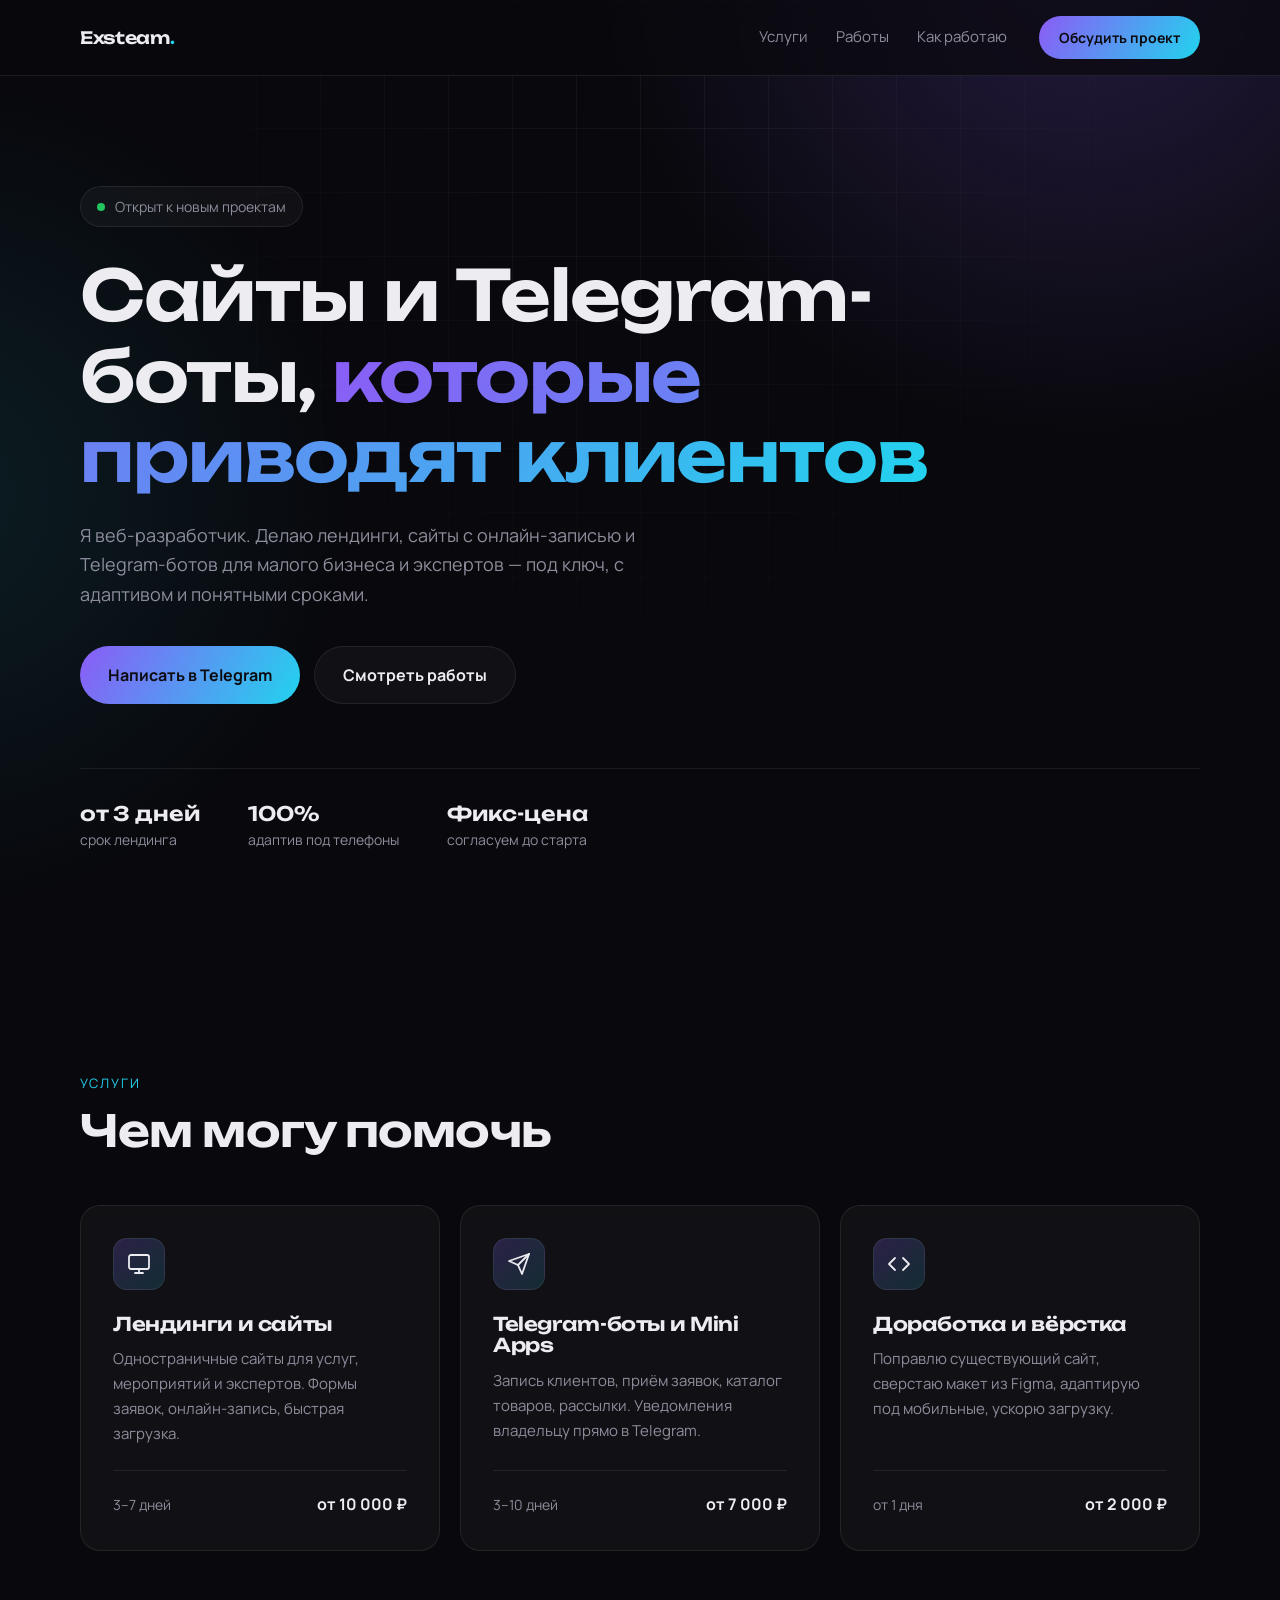
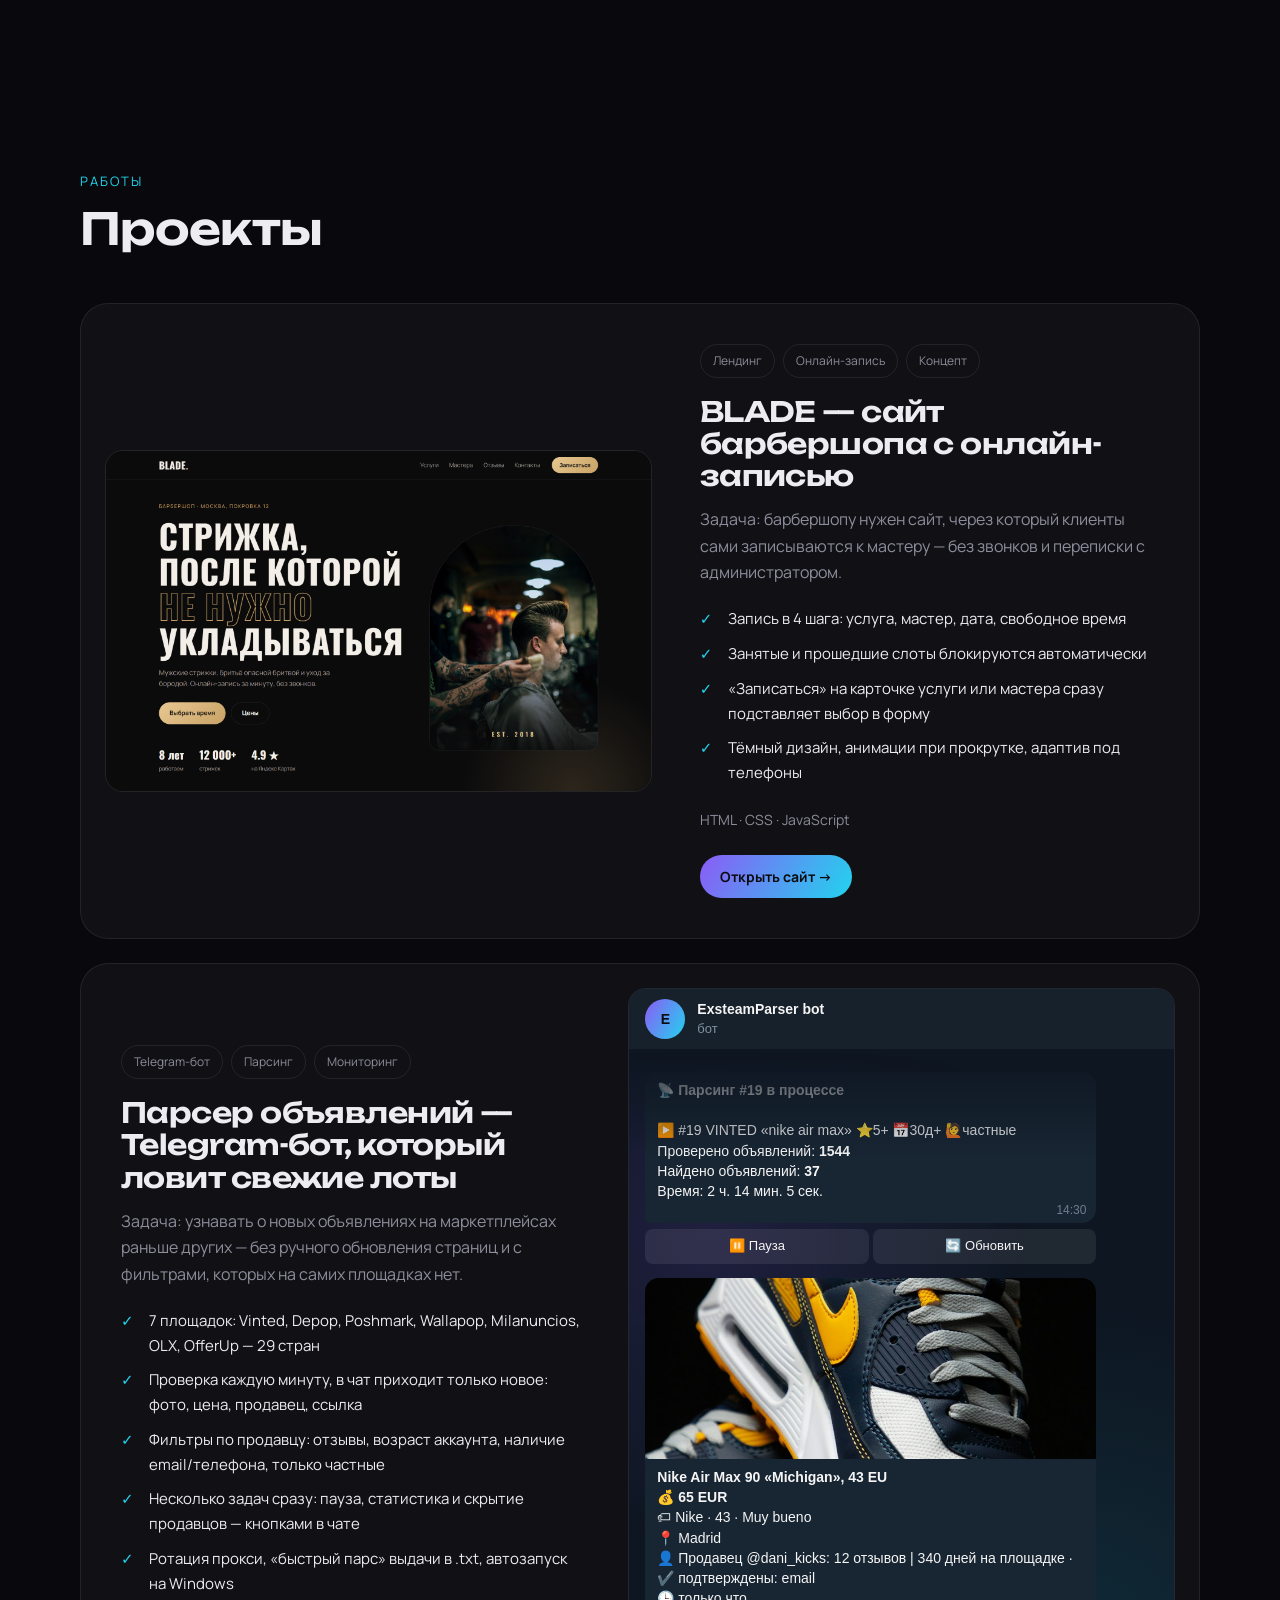
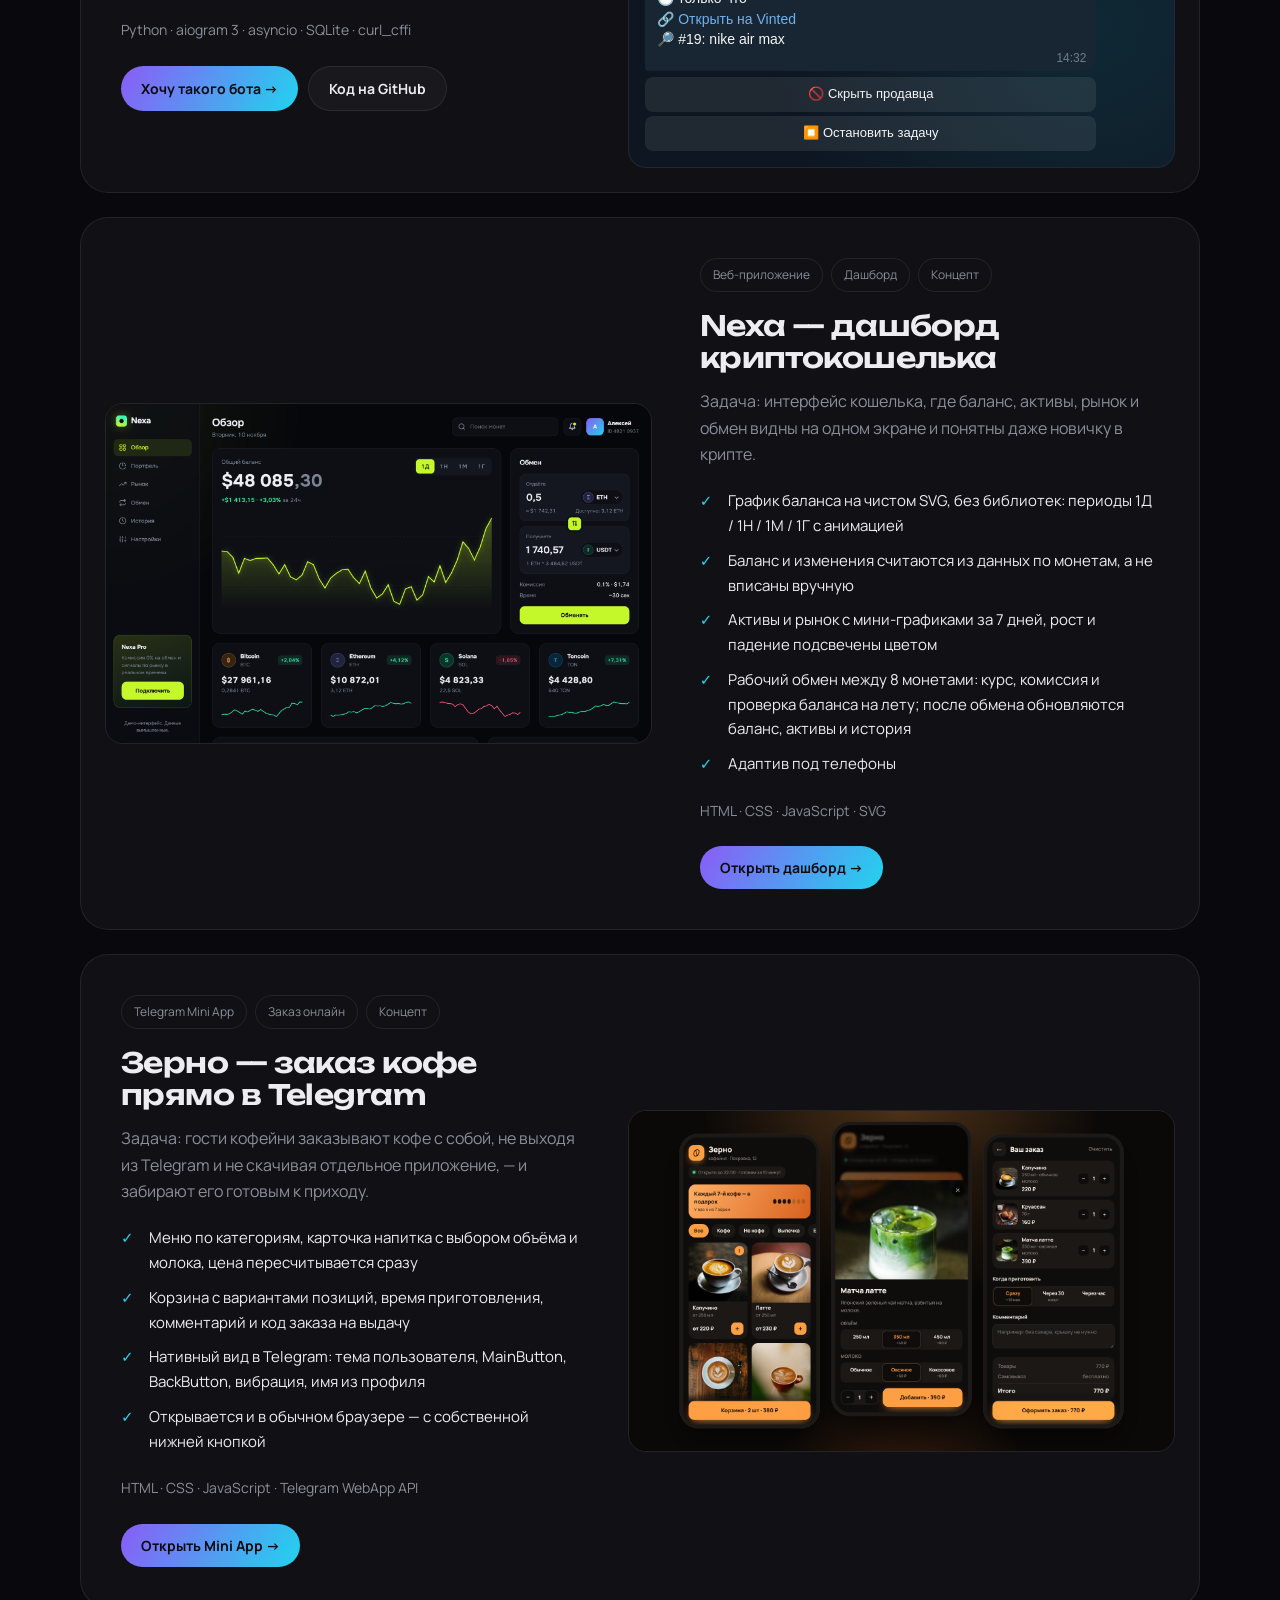
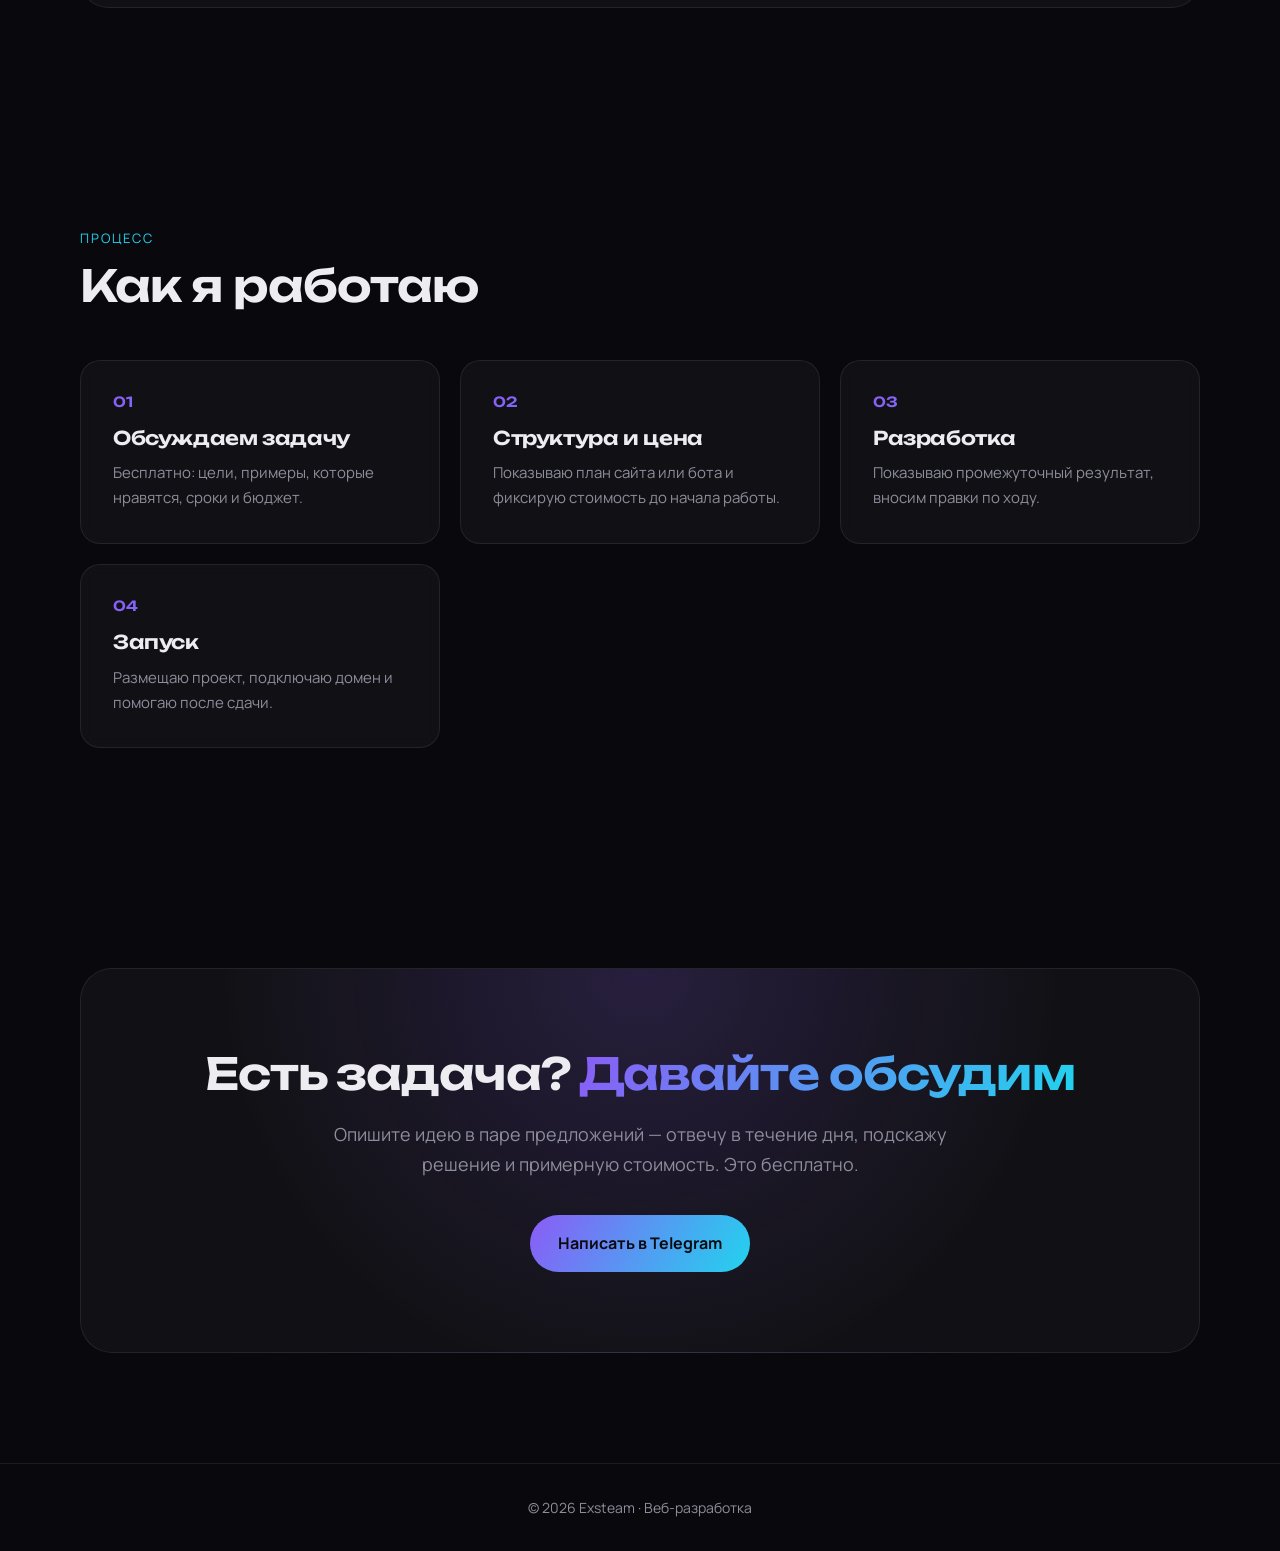
==== index.html @ 4a94b1a3 "Portfolio: BLADE, ExsteamParser bot, Nexa, Зерно Mini App" ====
<!doctype html>
<html lang="ru">
<head>
<meta charset="utf-8">
<meta name="viewport" content="width=device-width, initial-scale=1">
<title>Exsteam — сайты и Telegram-боты</title>
<meta name="description" content="Разработка лендингов, сайтов и Telegram-ботов для малого бизнеса и экспертов.">
<link rel="preconnect" href="https://fonts.googleapis.com">
<link rel="preconnect" href="https://fonts.gstatic.com" crossorigin>
<link href="https://fonts.googleapis.com/css2?family=Manrope:wght@400;500;700&family=Unbounded:wght@500;600&display=swap" rel="stylesheet">
<link rel="stylesheet" href="style.css">
<script>document.documentElement.classList.add('js')</script>
</head>
<body>
<div class="bg" aria-hidden="true"></div>

<header class="nav">
  <a class="logo" href="#top">Exsteam<span>.</span></a>
  <nav>
    <a href="#services">Услуги</a>
    <a href="#work">Работы</a>
    <a href="#process">Как работаю</a>
  </nav>
  <a class="btn btn-sm" href="#contact">Обсудить проект</a>
</header>

<main>

<section class="hero" id="top">
  <span class="badge"><i></i>Открыт к новым проектам</span>
  <h1>Сайты и Telegram-боты, <span class="grad">которые приводят клиентов</span></h1>
  <p class="lead">Я веб-разработчик. Делаю лендинги, сайты с онлайн-записью и Telegram-ботов для малого бизнеса и экспертов — под ключ, с адаптивом и понятными сроками.</p>
  <div class="actions">
    <a class="btn" href="https://t.me/Exsteam" target="_blank" rel="noopener">Написать в Telegram</a>
    <a class="btn btn-ghost" href="#work">Смотреть работы</a>
  </div>
  <ul class="facts">
    <li><b>от 3 дней</b><span>срок лендинга</span></li>
    <li><b>100%</b><span>адаптив под телефоны</span></li>
    <li><b>Фикс-цена</b><span>согласуем до старта</span></li>
  </ul>
</section>

<section id="services">
  <div class="head reveal"><span class="kicker">Услуги</span><h2>Чем могу помочь</h2></div>
  <div class="grid">
    <article class="card reveal">
      <div class="icon"><svg viewBox="0 0 24 24"><rect x="2" y="3" width="20" height="14" rx="2"/><path d="M8 21h8M12 17v4"/></svg></div>
      <h3>Лендинги и сайты</h3>
      <p>Одностраничные сайты для услуг, мероприятий и экспертов. Формы заявок, онлайн-запись, быстрая загрузка.</p>
      <div class="price"><span>3–7 дней</span><b>от 10 000 ₽</b></div>
    </article>
    <article class="card reveal">
      <div class="icon"><svg viewBox="0 0 24 24"><path d="M22 2 11 13"/><path d="M22 2 15 22l-4-9-9-4 20-7z"/></svg></div>
      <h3>Telegram-боты и Mini Apps</h3>
      <p>Запись клиентов, приём заявок, каталог товаров, рассылки. Уведомления владельцу прямо в Telegram.</p>
      <div class="price"><span>3–10 дней</span><b>от 7 000 ₽</b></div>
    </article>
    <article class="card reveal">
      <div class="icon"><svg viewBox="0 0 24 24"><path d="m16 18 6-6-6-6M8 6l-6 6 6 6"/></svg></div>
      <h3>Доработка и вёрстка</h3>
      <p>Поправлю существующий сайт, сверстаю макет из Figma, адаптирую под мобильные, ускорю загрузку.</p>
      <div class="price"><span>от 1 дня</span><b>от 2 000 ₽</b></div>
    </article>
  </div>
</section>

<section id="work">
  <div class="head reveal"><span class="kicker">Работы</span><h2>Проекты</h2></div>

  <article class="project reveal">
    <a class="shot" href="barbershop/index.html" target="_blank"><img src="img/blade.png" alt="Главный экран сайта барбершопа BLADE" loading="lazy"></a>
    <div class="project-body">
      <div class="tags"><span>Лендинг</span><span>Онлайн-запись</span><span>Концепт</span></div>
      <h3>BLADE — сайт барбершопа с онлайн-записью</h3>
      <p class="muted">Задача: барбершопу нужен сайт, через который клиенты сами записываются к мастеру — без звонков и переписки с администратором.</p>
      <ul class="checks">
        <li>Запись в 4 шага: услуга, мастер, дата, свободное время</li>
        <li>Занятые и прошедшие слоты блокируются автоматически</li>
        <li>«Записаться» на карточке услуги или мастера сразу подставляет выбор в форму</li>
        <li>Тёмный дизайн, анимации при прокрутке, адаптив под телефоны</li>
      </ul>
      <p class="stack">HTML · CSS · JavaScript</p>
      <a class="btn btn-sm" href="barbershop/index.html" target="_blank">Открыть сайт →</a>
    </div>
  </article>

  <article class="project flip reveal">
    <div class="tg" role="img" aria-label="Пример: бот присылает в Telegram новое объявление с фото, ценой и данными продавца">
      <div class="tg-head">
        <span class="tg-ava">E</span>
        <div><b>ExsteamParser bot</b><small>бот</small></div>
      </div>
      <div class="tg-chat">
        <div class="tg-msg">
          <b>📡 Парсинг #19 в процессе</b><br><br>
          ▶️ #19 VINTED «nike air max» ⭐️5+ 📅30д+ 🙋частные<br>
          Проверено объявлений: <b>1544</b><br>
          Найдено объявлений: <b>37</b><br>
          Время: 2 ч. 14 мин. 5 сек.
          <span class="tg-time">14:30</span>
        </div>
        <div class="tg-kb"><span>⏸️ Пауза</span><span>🔄 Обновить</span></div>

        <div class="tg-msg tg-photo">
          <img src="img/parser-item.jpg" alt="">
          <div class="tg-cap">
            <b>Nike Air Max 90 «Michigan», 43 EU</b><br>
            💰 <b>65 EUR</b><br>
            🏷 Nike · 43 · Muy bueno<br>
            📍 Madrid<br>
            👤 Продавец @dani_kicks: 12 отзывов | 340 дней на площадке · ✔️ подтверждены: email<br>
            🕒 только что<br>
            🔗 <span class="tg-link">Открыть на Vinted</span><br>
            🔎 #19: nike air max
            <span class="tg-time">14:32</span>
          </div>
        </div>
        <div class="tg-kb col"><span>🚫 Скрыть продавца</span><span>⏹️ Остановить задачу</span></div>
      </div>
    </div>
    <div class="project-body">
      <div class="tags"><span>Telegram-бот</span><span>Парсинг</span><span>Мониторинг</span></div>
      <h3>Парсер объявлений — Telegram-бот, который ловит свежие лоты</h3>
      <p class="muted">Задача: узнавать о новых объявлениях на маркетплейсах раньше других — без ручного обновления страниц и с фильтрами, которых на самих площадках нет.</p>
      <ul class="checks">
        <li>7 площадок: Vinted, Depop, Poshmark, Wallapop, Milanuncios, OLX, OfferUp — 29 стран</li>
        <li>Проверка каждую минуту, в чат приходит только новое: фото, цена, продавец, ссылка</li>
        <li>Фильтры по продавцу: отзывы, возраст аккаунта, наличие email/телефона, только частные</li>
        <li>Несколько задач сразу: пауза, статистика и скрытие продавцов — кнопками в чате</li>
        <li>Ротация прокси, «быстрый парс» выдачи в .txt, автозапуск на Windows</li>
      </ul>
      <p class="stack">Python · aiogram 3 · asyncio · SQLite · curl_cffi</p>
      <div class="project-links">
        <a class="btn btn-sm" href="#contact">Хочу такого бота →</a>
        <a class="btn btn-ghost btn-sm" href="https://github.com/BomjikNoob/Parser" target="_blank" rel="noopener">Код на GitHub</a>
      </div>
    </div>
  </article>

  <article class="project reveal">
    <a class="shot" href="crypto/index.html" target="_blank"><img src="img/nexa.png" alt="Дашборд криптокошелька Nexa: баланс, график, активы" loading="lazy"></a>
    <div class="project-body">
      <div class="tags"><span>Веб-приложение</span><span>Дашборд</span><span>Концепт</span></div>
      <h3>Nexa — дашборд криптокошелька</h3>
      <p class="muted">Задача: интерфейс кошелька, где баланс, активы, рынок и обмен видны на одном экране и понятны даже новичку в крипте.</p>
      <ul class="checks">
        <li>График баланса на чистом SVG, без библиотек: периоды 1Д / 1Н / 1М / 1Г с анимацией</li>
        <li>Баланс и изменения считаются из данных по монетам, а не вписаны вручную</li>
        <li>Активы и рынок с мини-графиками за 7 дней, рост и падение подсвечены цветом</li>
        <li>Рабочий обмен между 8 монетами: курс, комиссия и проверка баланса на лету; после обмена обновляются баланс, активы и история</li>
        <li>Адаптив под телефоны</li>
      </ul>
      <p class="stack">HTML · CSS · JavaScript · SVG</p>
      <a class="btn btn-sm" href="crypto/index.html" target="_blank">Открыть дашборд →</a>
    </div>
  </article>

  <article class="project flip reveal">
    <a class="shot" href="miniapp/index.html" target="_blank"><img src="img/zerno.png" alt="Три экрана Mini App кофейни «Зерно»: меню, карточка напитка, корзина" loading="lazy"></a>
    <div class="project-body">
      <div class="tags"><span>Telegram Mini App</span><span>Заказ онлайн</span><span>Концепт</span></div>
      <h3>Зерно — заказ кофе прямо в Telegram</h3>
      <p class="muted">Задача: гости кофейни заказывают кофе с собой, не выходя из Telegram и не скачивая отдельное приложение, — и забирают его готовым к приходу.</p>
      <ul class="checks">
        <li>Меню по категориям, карточка напитка с выбором объёма и молока, цена пересчитывается сразу</li>
        <li>Корзина с вариантами позиций, время приготовления, комментарий и код заказа на выдачу</li>
        <li>Нативный вид в Telegram: тема пользователя, MainButton, BackButton, вибрация, имя из профиля</li>
        <li>Открывается и в обычном браузере — с собственной нижней кнопкой</li>
      </ul>
      <p class="stack">HTML · CSS · JavaScript · Telegram WebApp API</p>
      <a class="btn btn-sm" href="miniapp/index.html" target="_blank">Открыть Mini App →</a>
    </div>
  </article>
</section>

<section id="process">
  <div class="head reveal"><span class="kicker">Процесс</span><h2>Как я работаю</h2></div>
  <div class="grid steps">
    <div class="card reveal"><span class="num">01</span><h3>Обсуждаем задачу</h3><p>Бесплатно: цели, примеры, которые нравятся, сроки и бюджет.</p></div>
    <div class="card reveal"><span class="num">02</span><h3>Структура и цена</h3><p>Показываю план сайта или бота и фиксирую стоимость до начала работы.</p></div>
    <div class="card reveal"><span class="num">03</span><h3>Разработка</h3><p>Показываю промежуточный результат, вносим правки по ходу.</p></div>
    <div class="card reveal"><span class="num">04</span><h3>Запуск</h3><p>Размещаю проект, подключаю домен и помогаю после сдачи.</p></div>
  </div>
</section>

<section id="contact">
  <div class="cta reveal">
    <h2>Есть задача? <span class="grad">Давайте обсудим</span></h2>
    <p class="lead">Опишите идею в паре предложений — отвечу в течение дня, подскажу решение и примерную стоимость. Это бесплатно.</p>
    <a class="btn" href="https://t.me/Exsteam" target="_blank" rel="noopener">Написать в Telegram</a>
  </div>
</section>

</main>

<footer class="footer">© 2026 Exsteam · Веб-разработка</footer>

<script>
  const io = new IntersectionObserver(entries => {
    for (const en of entries) if (en.isIntersecting) { en.target.classList.add('in'); io.unobserve(en.target); }
  }, { threshold: 0.15 });
  document.querySelectorAll('.reveal').forEach(el => io.observe(el));
</script>
</body>
</html>
---- style.css ----
:root {
  --bg: #09090d;
  --surface: rgba(255, 255, 255, .035);
  --border: rgba(255, 255, 255, .08);
  --text: #ececf1;
  --muted: #8d8d9c;
  --a1: #8b5cf6;
  --a2: #22d3ee;
  --grad: linear-gradient(120deg, var(--a1), var(--a2));
  --wrap: max(24px, calc((100% - 1120px) / 2));
}

* { box-sizing: border-box; margin: 0; }
html { scroll-behavior: smooth; scroll-padding-top: 80px; }
body { background: var(--bg); color: var(--text); font: 16px/1.65 Manrope, system-ui, sans-serif; -webkit-font-smoothing: antialiased; }
a { color: inherit; text-decoration: none; }
h1, h2, h3, .logo { font-family: Unbounded, sans-serif; font-weight: 600; line-height: 1.15; letter-spacing: -.02em; }
section { padding: 110px var(--wrap); }
.muted { color: var(--muted); }
.grad { background: var(--grad); -webkit-background-clip: text; background-clip: text; color: transparent; }

/* Фон: свечение + сетка */
.bg { position: fixed; inset: 0; z-index: -1; pointer-events: none;
  background: radial-gradient(700px circle at 85% -5%, rgba(139, 92, 246, .22), transparent 70%),
              radial-gradient(600px circle at -5% 55%, rgba(34, 211, 238, .1), transparent 70%); }
.bg::after { content: ""; position: absolute; inset: 0; opacity: .6;
  background-image: linear-gradient(var(--border) 1px, transparent 1px), linear-gradient(90deg, var(--border) 1px, transparent 1px);
  background-size: 64px 64px;
  mask-image: radial-gradient(ellipse at 50% 0%, #000 10%, transparent 60%); }

/* Навигация */
.nav { position: sticky; top: 0; z-index: 10; display: flex; align-items: center; gap: 32px; padding: 16px var(--wrap); background: rgba(9, 9, 13, .7); backdrop-filter: blur(14px); border-bottom: 1px solid var(--border); }
.logo { font-size: 17px; }
.logo span { color: var(--a2); }
.nav nav { display: flex; gap: 28px; margin-left: auto; color: var(--muted); font-size: 15px; }
.nav nav a:hover { color: var(--text); }

/* Кнопки */
.btn { display: inline-flex; align-items: center; justify-content: center; padding: 15px 28px; border-radius: 999px; background: var(--grad); color: #0b0b10; font-weight: 700; transition: transform .2s, box-shadow .2s, border-color .2s; }
.btn:hover { transform: translateY(-2px); box-shadow: 0 12px 32px -12px var(--a1); }
.btn-sm { padding: 10px 20px; font-size: 14px; }
.btn-ghost { background: var(--surface); color: var(--text); border: 1px solid var(--border); }
.btn-ghost:hover { border-color: rgba(139, 92, 246, .6); box-shadow: none; }

/* Первый экран */
.hero { min-height: calc(100vh - 70px); display: flex; flex-direction: column; justify-content: center; }
.badge { width: fit-content; display: inline-flex; align-items: center; gap: 10px; padding: 8px 16px; border: 1px solid var(--border); border-radius: 999px; background: var(--surface); color: var(--muted); font-size: 14px; }
.badge i { width: 8px; height: 8px; border-radius: 50%; background: #22c55e; animation: pulse 2s infinite; }
@keyframes pulse { 0% { box-shadow: 0 0 0 0 rgba(34, 197, 94, .6); } 70%, 100% { box-shadow: 0 0 0 10px rgba(34, 197, 94, 0); } }
h1 { font-size: clamp(34px, 6vw, 70px); max-width: 920px; margin: 28px 0 24px; }
.lead { color: var(--muted); font-size: 18px; max-width: 620px; }
.actions { display: flex; gap: 14px; flex-wrap: wrap; margin-top: 36px; }
.facts { display: flex; gap: 48px; flex-wrap: wrap; list-style: none; padding: 32px 0 0; margin-top: 64px; border-top: 1px solid var(--border); }
.facts b { display: block; font: 600 20px Unbounded, sans-serif; }
.facts span { color: var(--muted); font-size: 14px; }

/* Секции */
.head { margin-bottom: 48px; }
.kicker { display: block; margin-bottom: 12px; font-size: 13px; letter-spacing: .16em; text-transform: uppercase; color: var(--a2); }
h2 { font-size: clamp(28px, 4vw, 44px); }
.grid { display: grid; grid-template-columns: repeat(auto-fit, minmax(min(100%, 300px), 1fr)); gap: 20px; }
.card { display: flex; flex-direction: column; padding: 32px; border: 1px solid var(--border); border-radius: 20px; background: var(--surface); backdrop-filter: blur(6px); transition: border-color .25s, translate .25s; }
.card:hover { border-color: rgba(139, 92, 246, .45); translate: 0 -4px; }
.card h3 { font-size: 19px; margin-bottom: 12px; }
.card p { color: var(--muted); font-size: 15px; flex: 1; }
.icon { width: 52px; height: 52px; display: grid; place-items: center; margin-bottom: 24px; border: 1px solid var(--border); border-radius: 14px; background: linear-gradient(135deg, rgba(139, 92, 246, .22), rgba(34, 211, 238, .14)); }
.icon svg { width: 24px; height: 24px; fill: none; stroke: var(--text); stroke-width: 1.8; stroke-linecap: round; stroke-linejoin: round; }
.price { display: flex; justify-content: space-between; align-items: center; margin-top: 24px; padding-top: 20px; border-top: 1px solid var(--border); color: var(--muted); font-size: 14px; }
.price b { color: var(--text); font-size: 16px; }

/* Проект */
.project { display: grid; grid-template-columns: 1.15fr 1fr; gap: 48px; align-items: center; padding: 24px; border: 1px solid var(--border); border-radius: 28px; background: var(--surface); }
.shot { display: block; aspect-ratio: 16 / 10; overflow: hidden; border: 1px solid var(--border); border-radius: 18px; }
.shot img { display: block; width: 100%; height: 100%; object-fit: cover; object-position: top; transition: transform .6s; }
.shot:hover img { transform: scale(1.03); }
.project-body { padding: 16px 16px 16px 0; }
.tags { display: flex; gap: 8px; flex-wrap: wrap; margin-bottom: 18px; }
.tags span { padding: 6px 12px; border: 1px solid var(--border); border-radius: 999px; color: var(--muted); font-size: 12px; }
.project h3 { font-size: clamp(22px, 2.6vw, 28px); margin-bottom: 14px; }
.checks { display: grid; gap: 10px; list-style: none; padding: 0; margin: 22px 0; font-size: 15px; }
.checks li { position: relative; padding-left: 28px; }
.checks li::before { content: "✓"; position: absolute; left: 0; color: var(--a2); font-weight: 700; }
.stack { margin-bottom: 24px; color: var(--muted); font-size: 14px; }
.project-links { display: flex; gap: 10px; flex-wrap: wrap; }
.project + .project { margin-top: 24px; }
.project.flip { grid-template-columns: 1fr 1.15fr; }
.flip .tg, .flip .shot { order: 2; }
.flip .project-body { padding: 16px 0 16px 16px; }

/* Макет чата Telegram (тёмная тема) */
.tg { display: flex; flex-direction: column; height: 780px; overflow: hidden; border: 1px solid var(--border); border-radius: 18px; background: #0e1621; color: #f5f5f5; font: 14px/1.45 -apple-system, "Segoe UI", Roboto, sans-serif; }
.tg-head { display: flex; align-items: center; gap: 12px; padding: 10px 16px; background: #17212b; }
.tg-head b { font-weight: 600; }
.tg-head small { display: block; color: #7f91a4; font-size: 13px; }
.tg-ava { width: 40px; height: 40px; display: grid; place-items: center; border-radius: 50%; background: var(--grad); color: #0b0b10; font-weight: 700; }
.tg-chat { flex: 1; display: flex; flex-direction: column; justify-content: flex-end; gap: 6px; padding: 16px; overflow: hidden;
  background: radial-gradient(circle at 15% 25%, rgba(139, 92, 246, .14), transparent 45%), radial-gradient(circle at 85% 80%, rgba(34, 211, 238, .1), transparent 45%);
  mask-image: linear-gradient(transparent, #000 15%); }
.tg-msg, .tg-kb { width: 88%; flex-shrink: 0; }
.tg-msg { position: relative; padding: 8px 12px 22px; border-radius: 14px 14px 14px 4px; background: #182533; }
.tg-photo { padding: 0; overflow: hidden; }
.tg-photo img { display: block; width: 100%; aspect-ratio: 5 / 2; object-fit: cover; }
.tg-cap { padding: 8px 12px 22px; }
.tg-time { position: absolute; right: 10px; bottom: 4px; color: #6d7f8f; font-size: 12px; }
.tg-link { color: #6ab3f3; }
.tg-kb { display: grid; grid-template-columns: 1fr 1fr; gap: 4px; margin-bottom: 8px; }
.tg-kb.col { grid-template-columns: 1fr; margin-bottom: 0; }
.tg-kb span { padding: 8px; border-radius: 8px; background: rgba(255, 255, 255, .08); font-size: 13px; font-weight: 500; text-align: center; }

/* Процесс */
.num { display: block; margin-bottom: 18px; font: 600 14px Unbounded, sans-serif; background: var(--grad); -webkit-background-clip: text; background-clip: text; color: transparent; }

/* Контакт */
.cta { padding: 80px 32px; text-align: center; border: 1px solid var(--border); border-radius: 32px;
  background: radial-gradient(600px circle at 50% 0%, rgba(139, 92, 246, .18), transparent 70%), var(--surface); }
.cta .lead { margin: 20px auto 36px; }

.footer { padding: 32px var(--wrap); border-top: 1px solid var(--border); color: var(--muted); font-size: 14px; text-align: center; }

/* Появление при прокрутке (только если включён JS) */
.js .reveal { opacity: 0; transform: translateY(24px); transition: opacity .7s, transform .7s, border-color .25s, translate .25s; }
.js .reveal.in { opacity: 1; transform: none; }

@media (max-width: 860px) {
  .project, .project.flip { grid-template-columns: 1fr; gap: 24px; padding: 16px; }
  .project-body, .flip .project-body { padding: 8px; }
  .flip .tg, .flip .shot { order: 0; }
  .flip .tg { height: auto; }
  .tg-chat { mask-image: none; }
  .tg-msg, .tg-kb { width: 100%; }
}
@media (max-width: 700px) {
  .nav nav { display: none; }
  .nav .btn-sm { margin-left: auto; }
  section { padding-top: 80px; padding-bottom: 80px; }
  .hero { min-height: auto; }
  .facts { gap: 28px; }
  .cta { padding: 56px 20px; }
}
@media (prefers-reduced-motion: reduce) {
  html { scroll-behavior: auto; }
  *, *::before, *::after { animation: none !important; transition: none !important; }
  .js .reveal { opacity: 1; transform: none; }
}
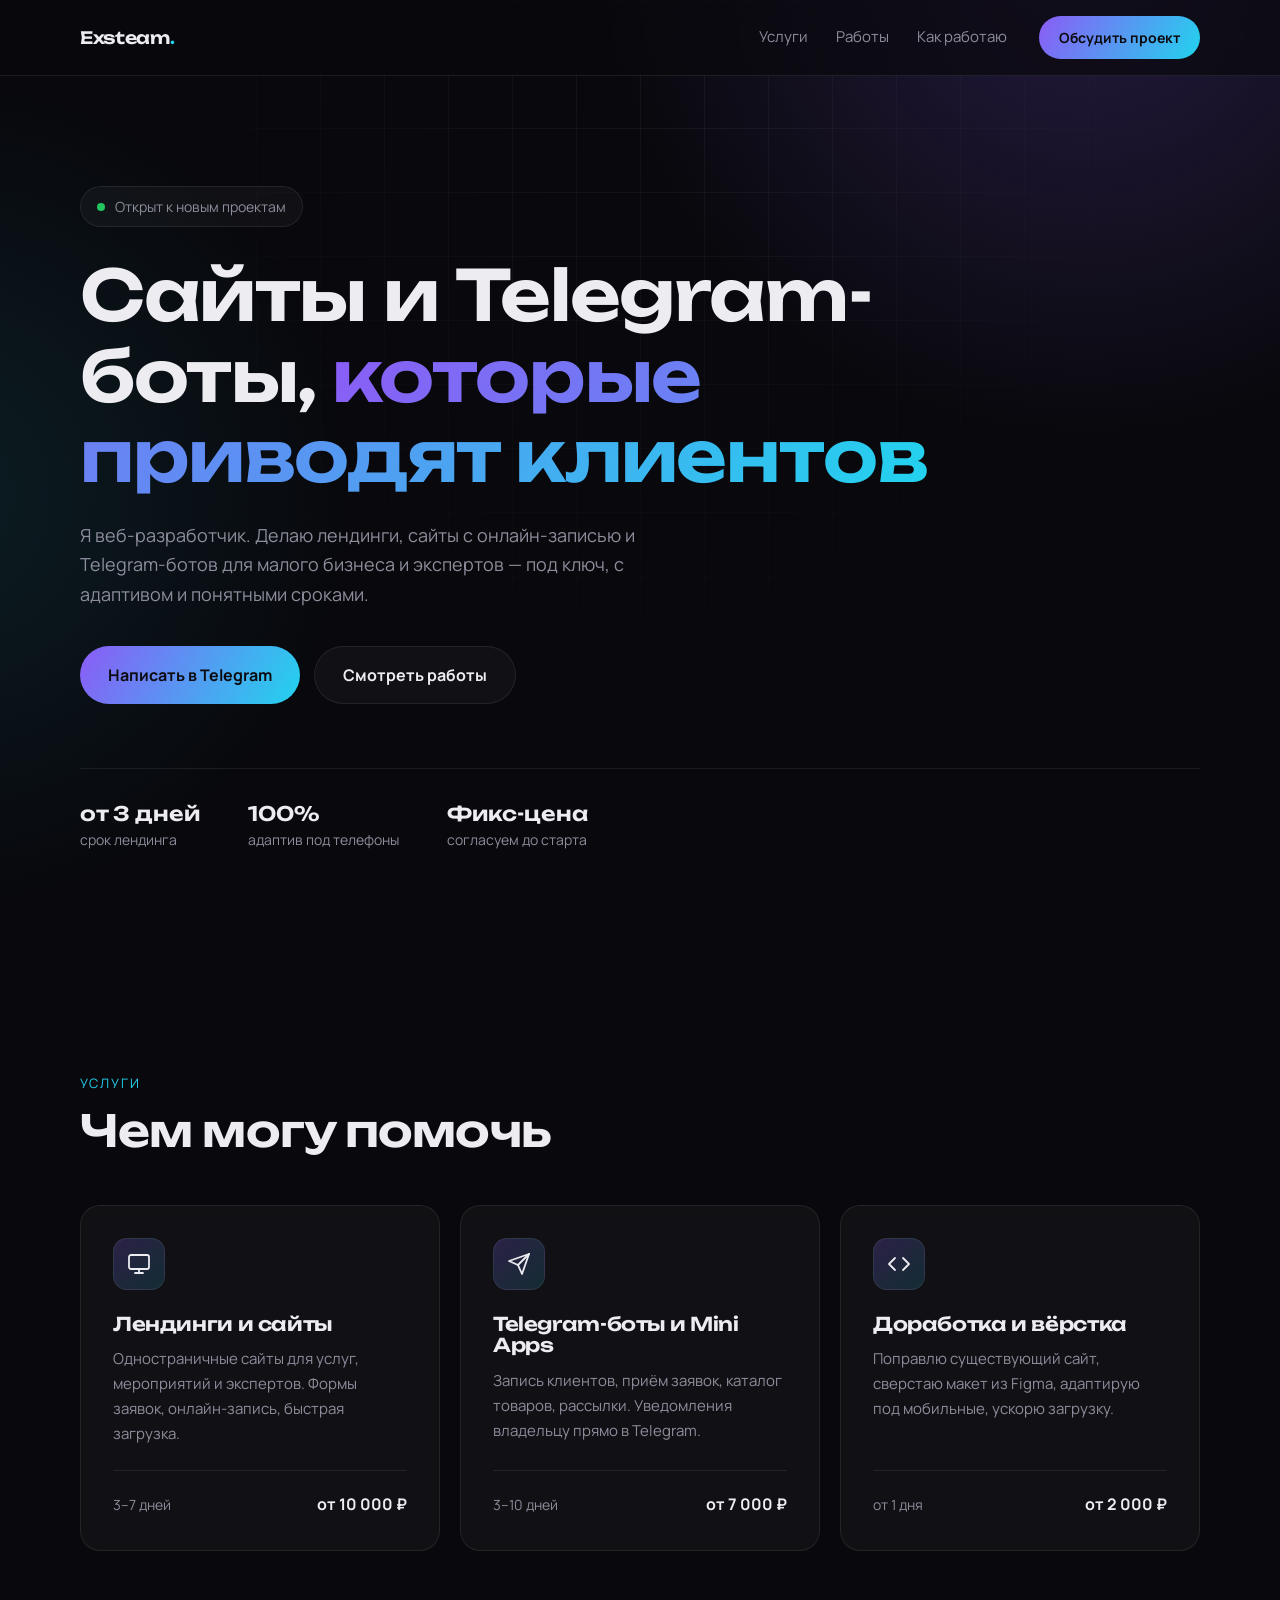
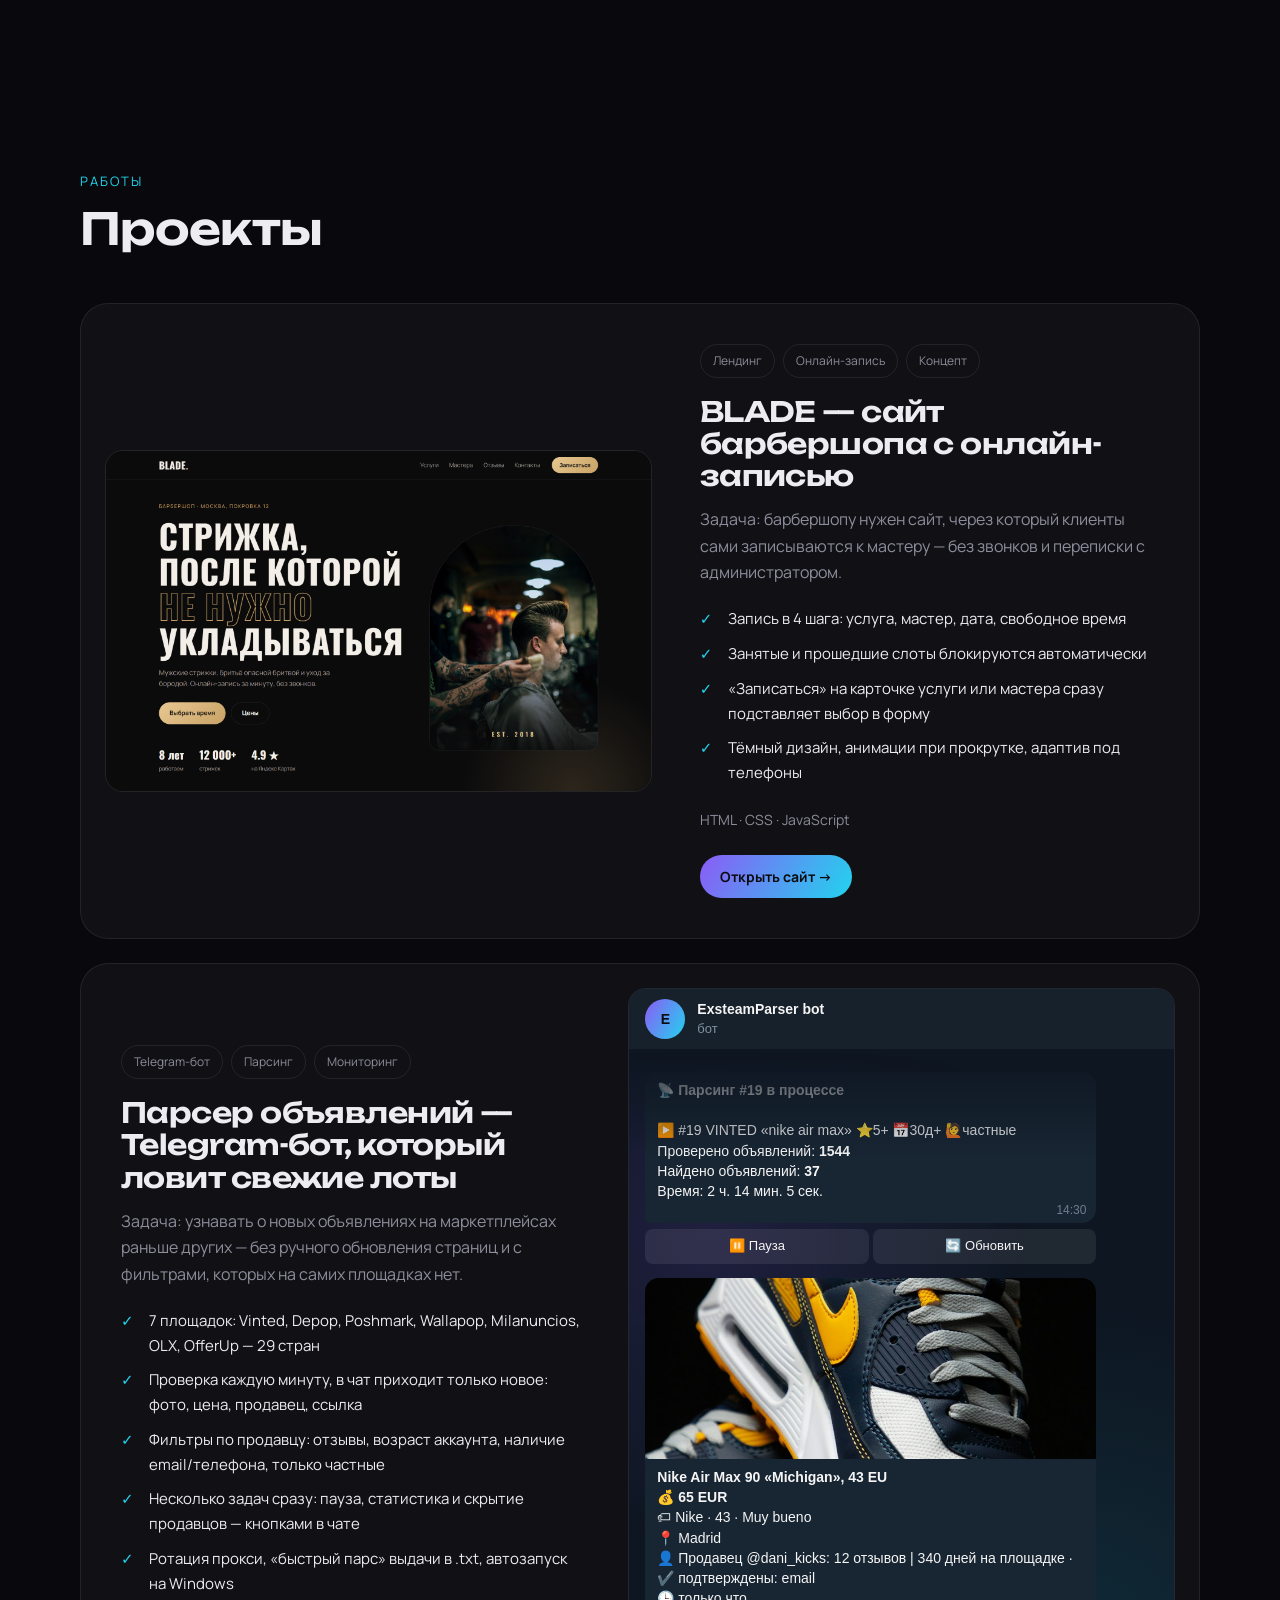
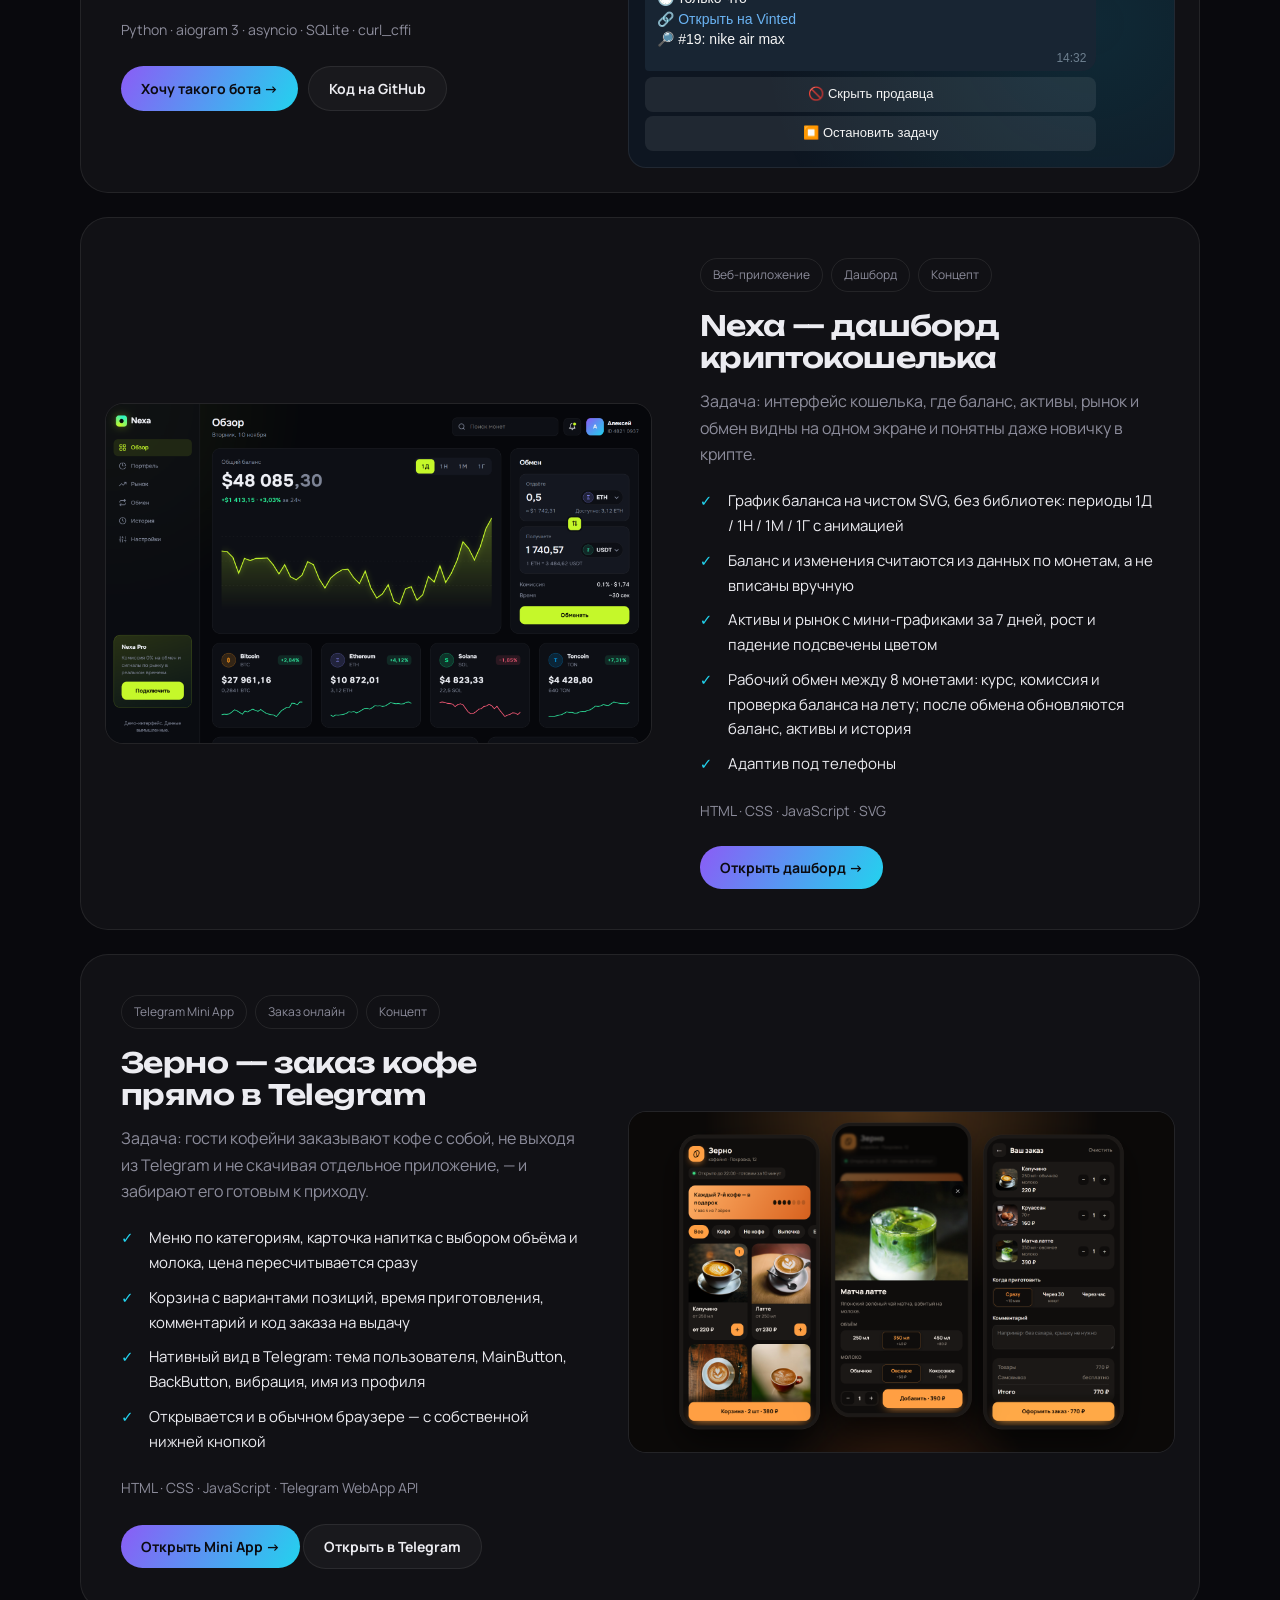
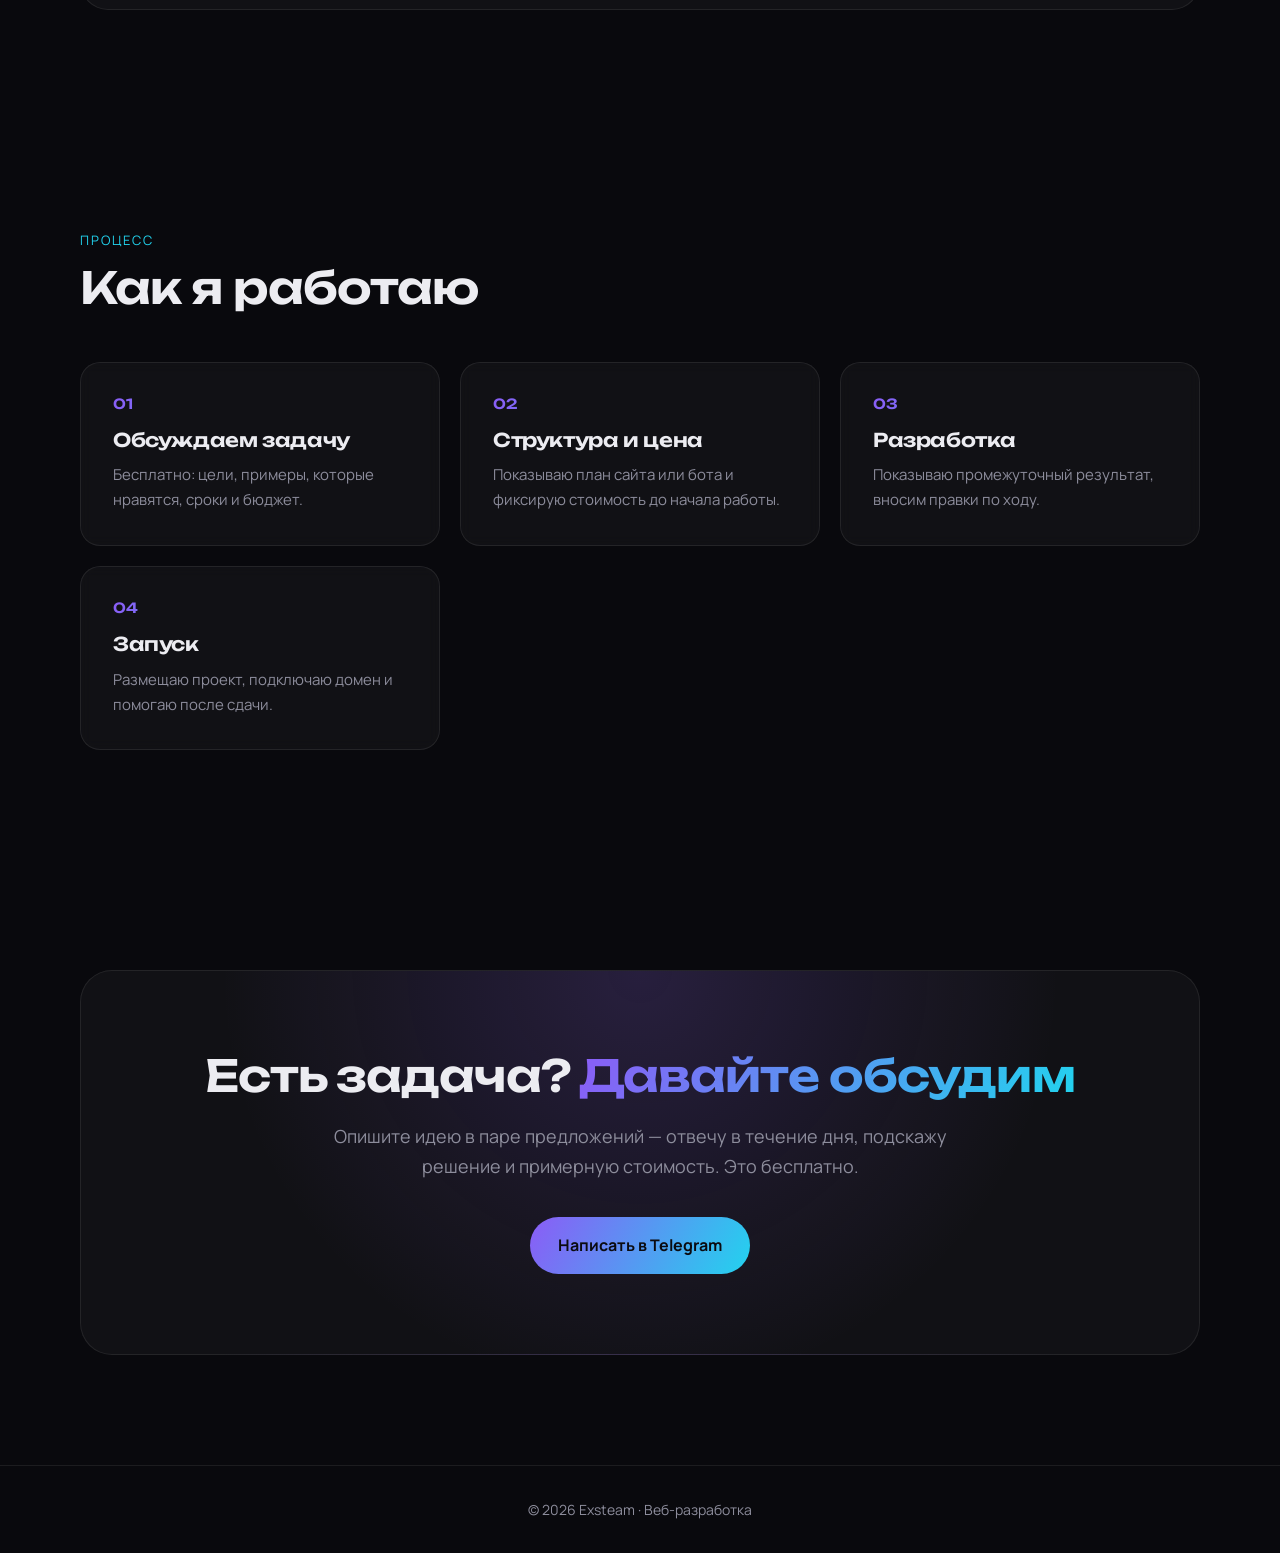
==== commit 88d1afe9: "Zerno bot link" ====
--- a/index.html
+++ b/index.html
@@ -31,7 +31,7 @@
   <h1>Сайты и Telegram-боты, <span class="grad">которые приводят клиентов</span></h1>
   <p class="lead">Я веб-разработчик. Делаю лендинги, сайты с онлайн-записью и Telegram-ботов для малого бизнеса и экспертов — под ключ, с адаптивом и понятными сроками.</p>
   <div class="actions">
-    <a class="btn" href="https://t.me/Exsteam" target="_blank" rel="noopener">Написать в Telegram</a>
+    <a class="btn" href="https://t.me/exsteamz" target="_blank" rel="noopener">Написать в Telegram</a>
     <a class="btn btn-ghost" href="#work">Смотреть работы</a>
   </div>
   <ul class="facts">
@@ -133,7 +133,7 @@
       <p class="stack">Python · aiogram 3 · asyncio · SQLite · curl_cffi</p>
       <div class="project-links">
         <a class="btn btn-sm" href="#contact">Хочу такого бота →</a>
-        <a class="btn btn-ghost btn-sm" href="https://github.com/BomjikNoob/Parser" target="_blank" rel="noopener">Код на GitHub</a>
+        <a class="btn btn-ghost btn-sm" href="https://github.com/ExsteamDev/Parser" target="_blank" rel="noopener">Код на GitHub</a>
       </div>
     </div>
   </article>
@@ -170,6 +170,7 @@
       </ul>
       <p class="stack">HTML · CSS · JavaScript · Telegram WebApp API</p>
       <a class="btn btn-sm" href="miniapp/index.html" target="_blank">Открыть Mini App →</a>
+      <a class="btn btn-sm btn-ghost" href="https://t.me/zerno_coffee_bot" target="_blank" rel="noopener">Открыть в Telegram</a>
     </div>
   </article>
 </section>
@@ -188,7 +189,7 @@
   <div class="cta reveal">
     <h2>Есть задача? <span class="grad">Давайте обсудим</span></h2>
     <p class="lead">Опишите идею в паре предложений — отвечу в течение дня, подскажу решение и примерную стоимость. Это бесплатно.</p>
-    <a class="btn" href="https://t.me/Exsteam" target="_blank" rel="noopener">Написать в Telegram</a>
+    <a class="btn" href="https://t.me/exsteamz" target="_blank" rel="noopener">Написать в Telegram</a>
   </div>
 </section>
 
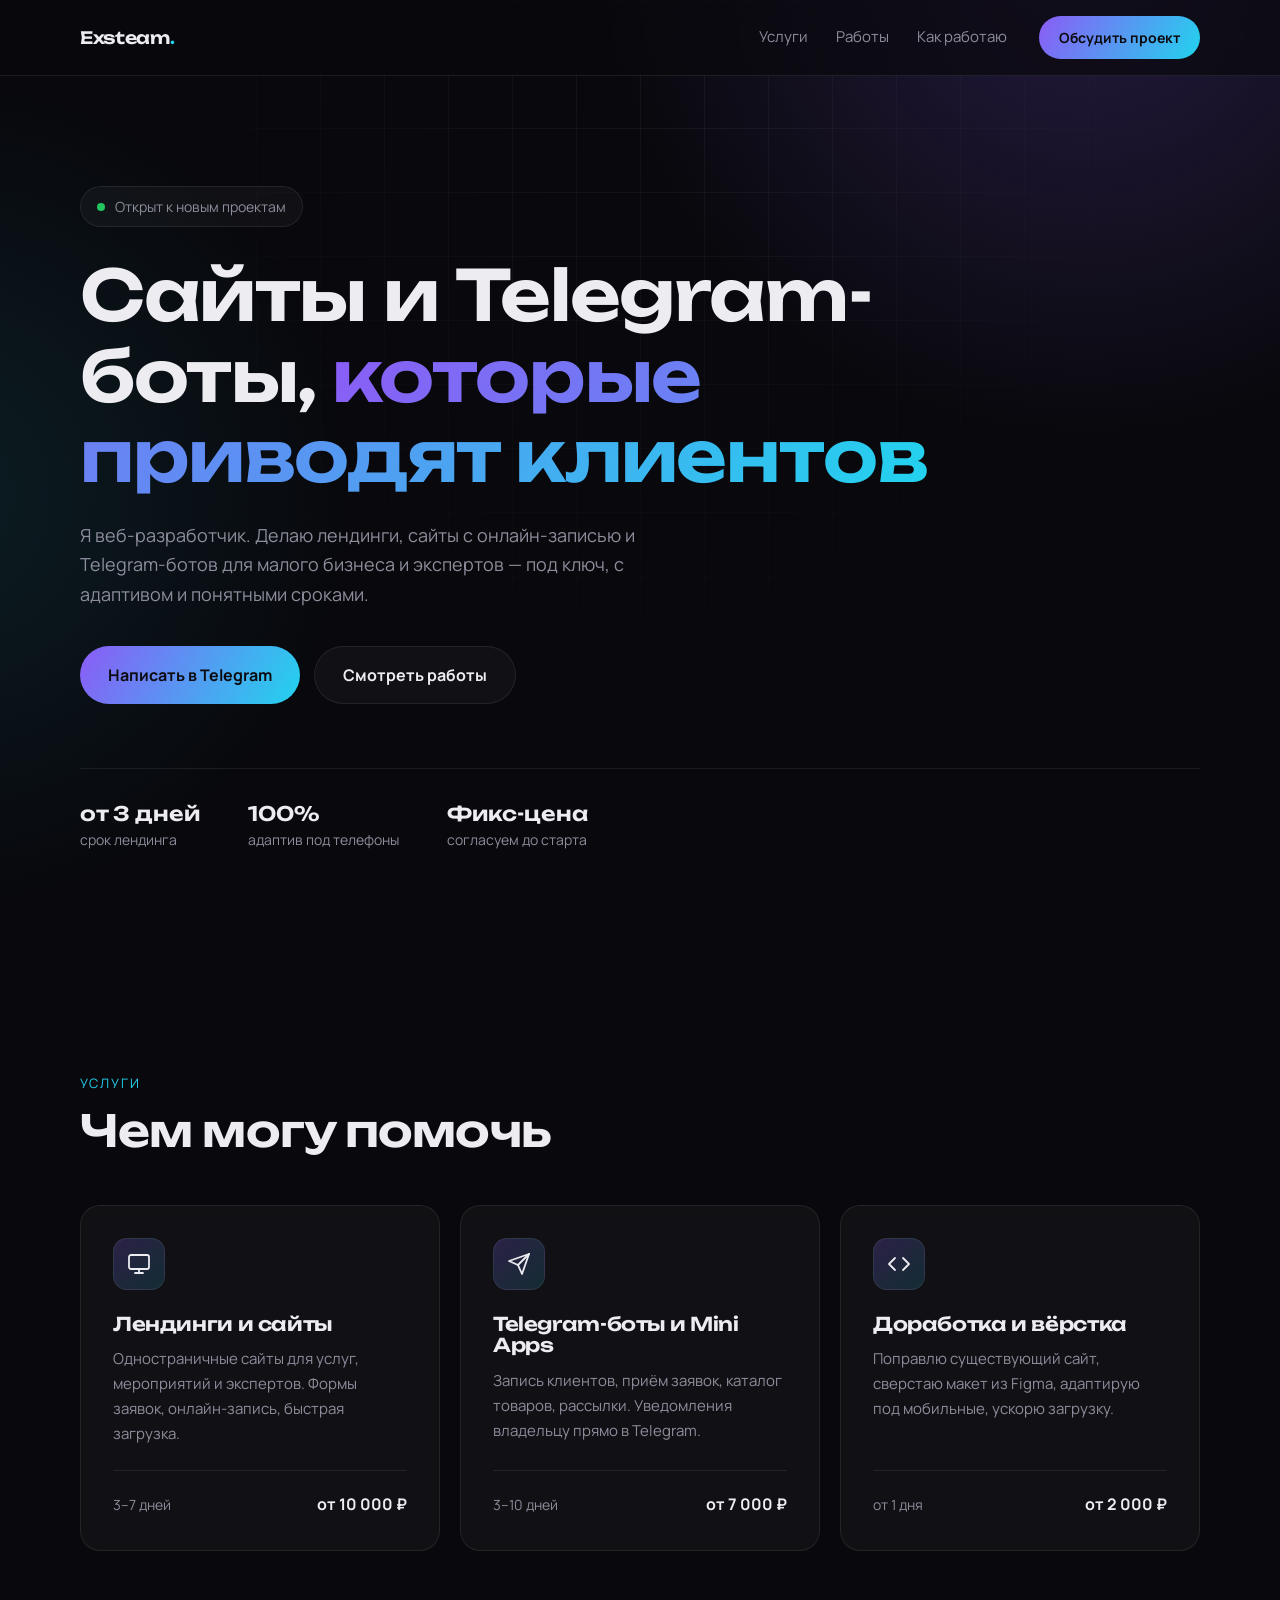
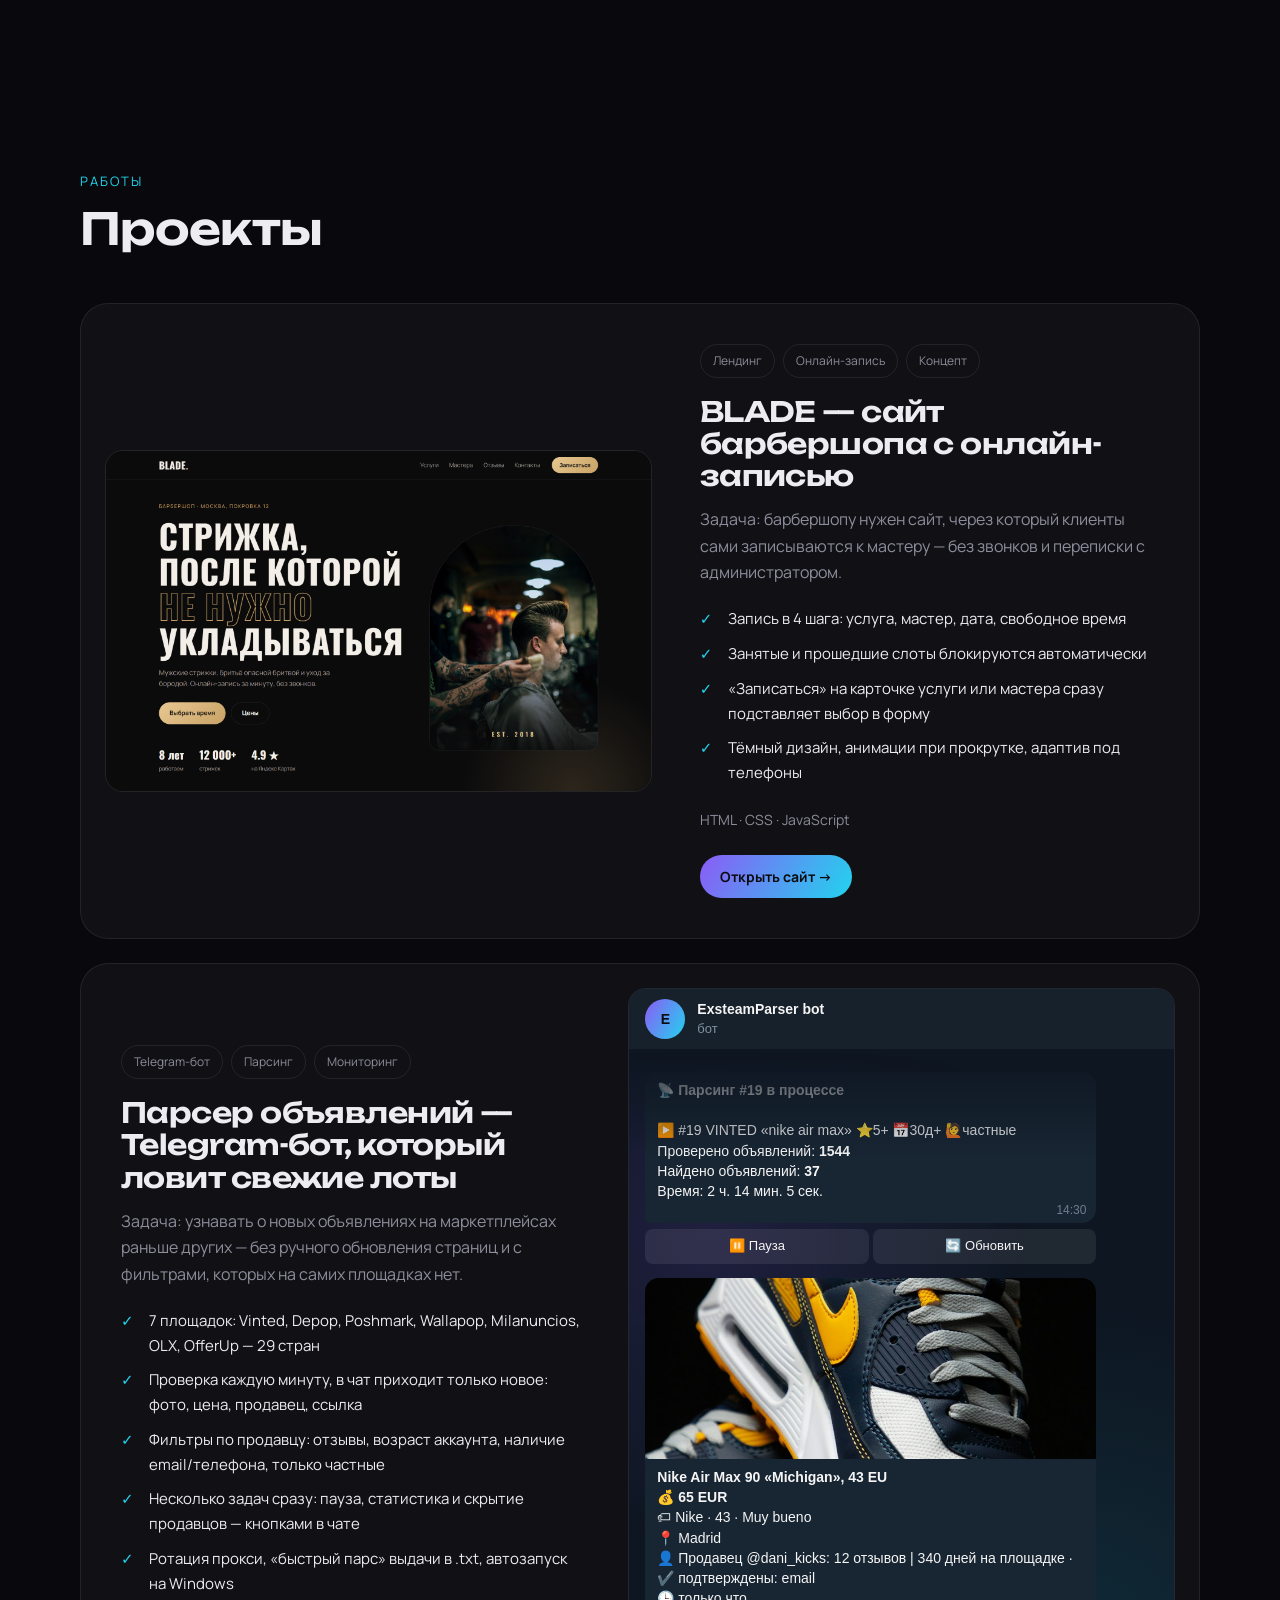
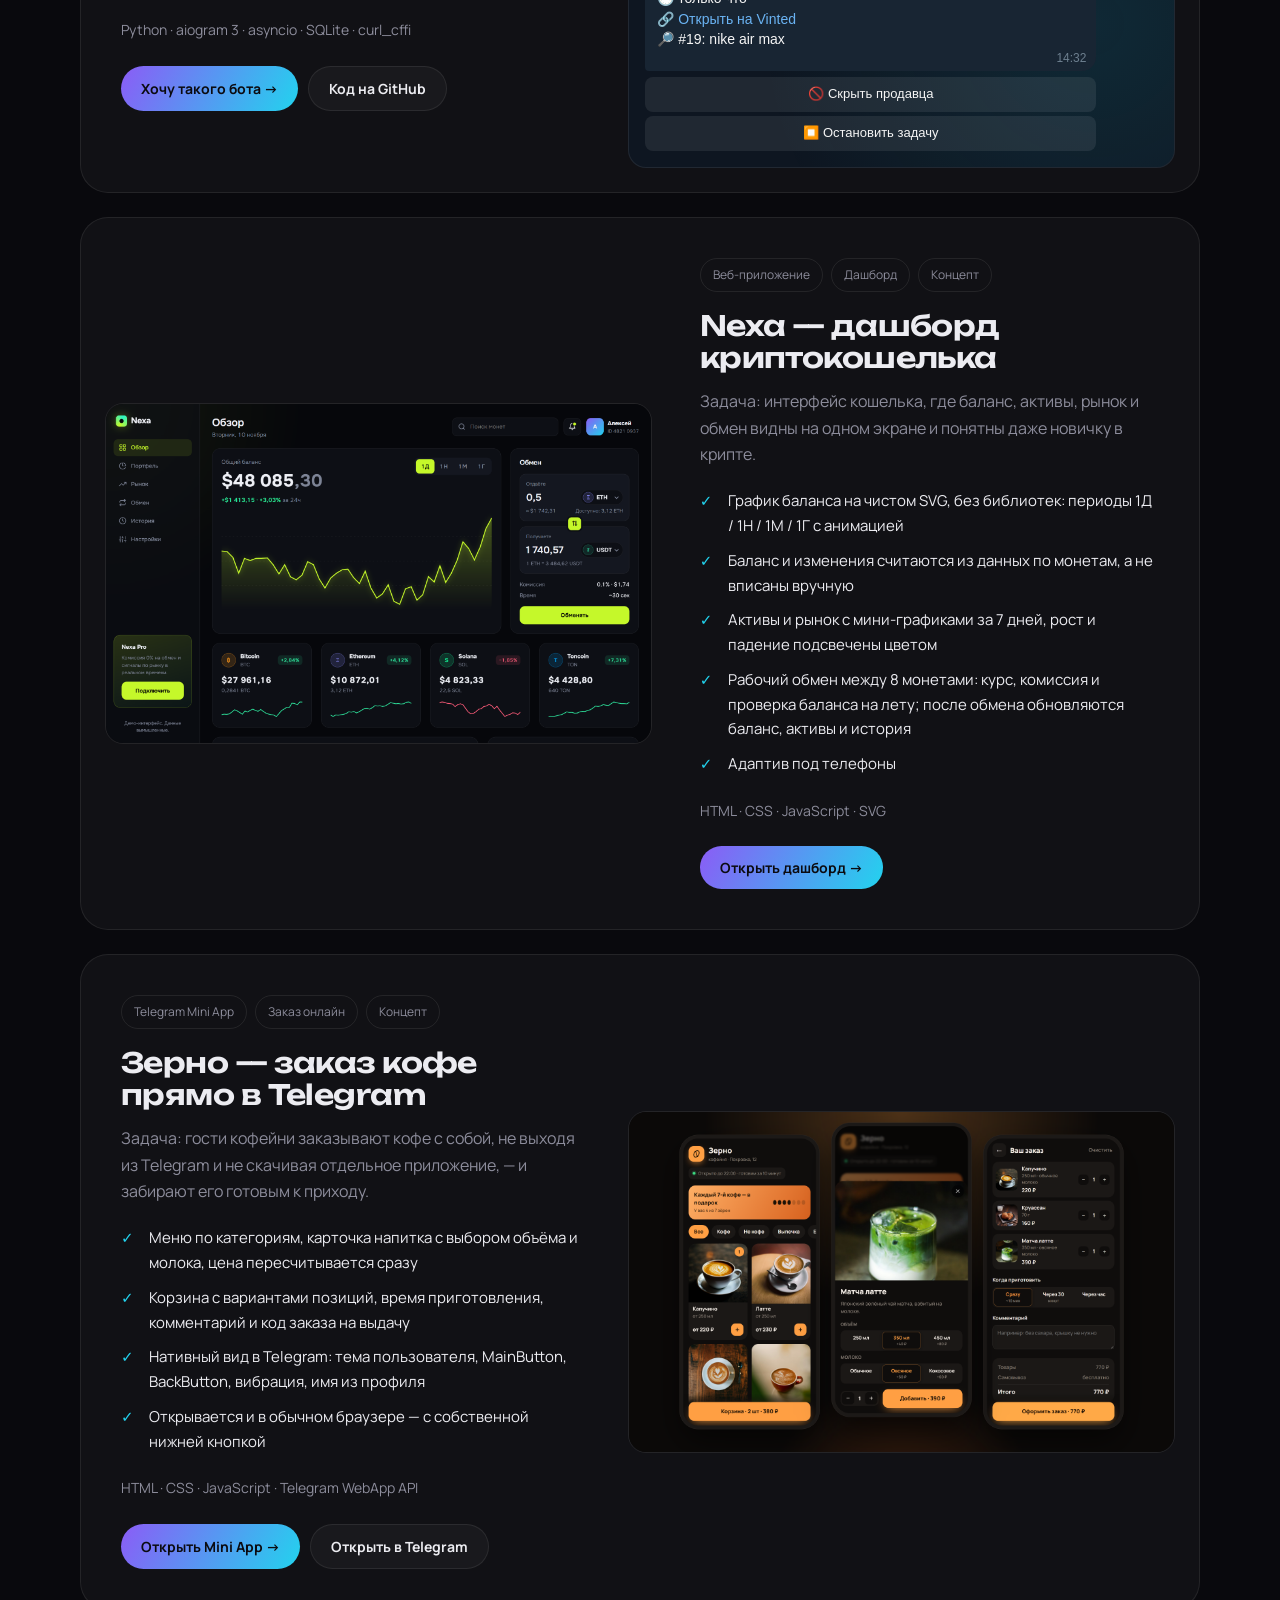
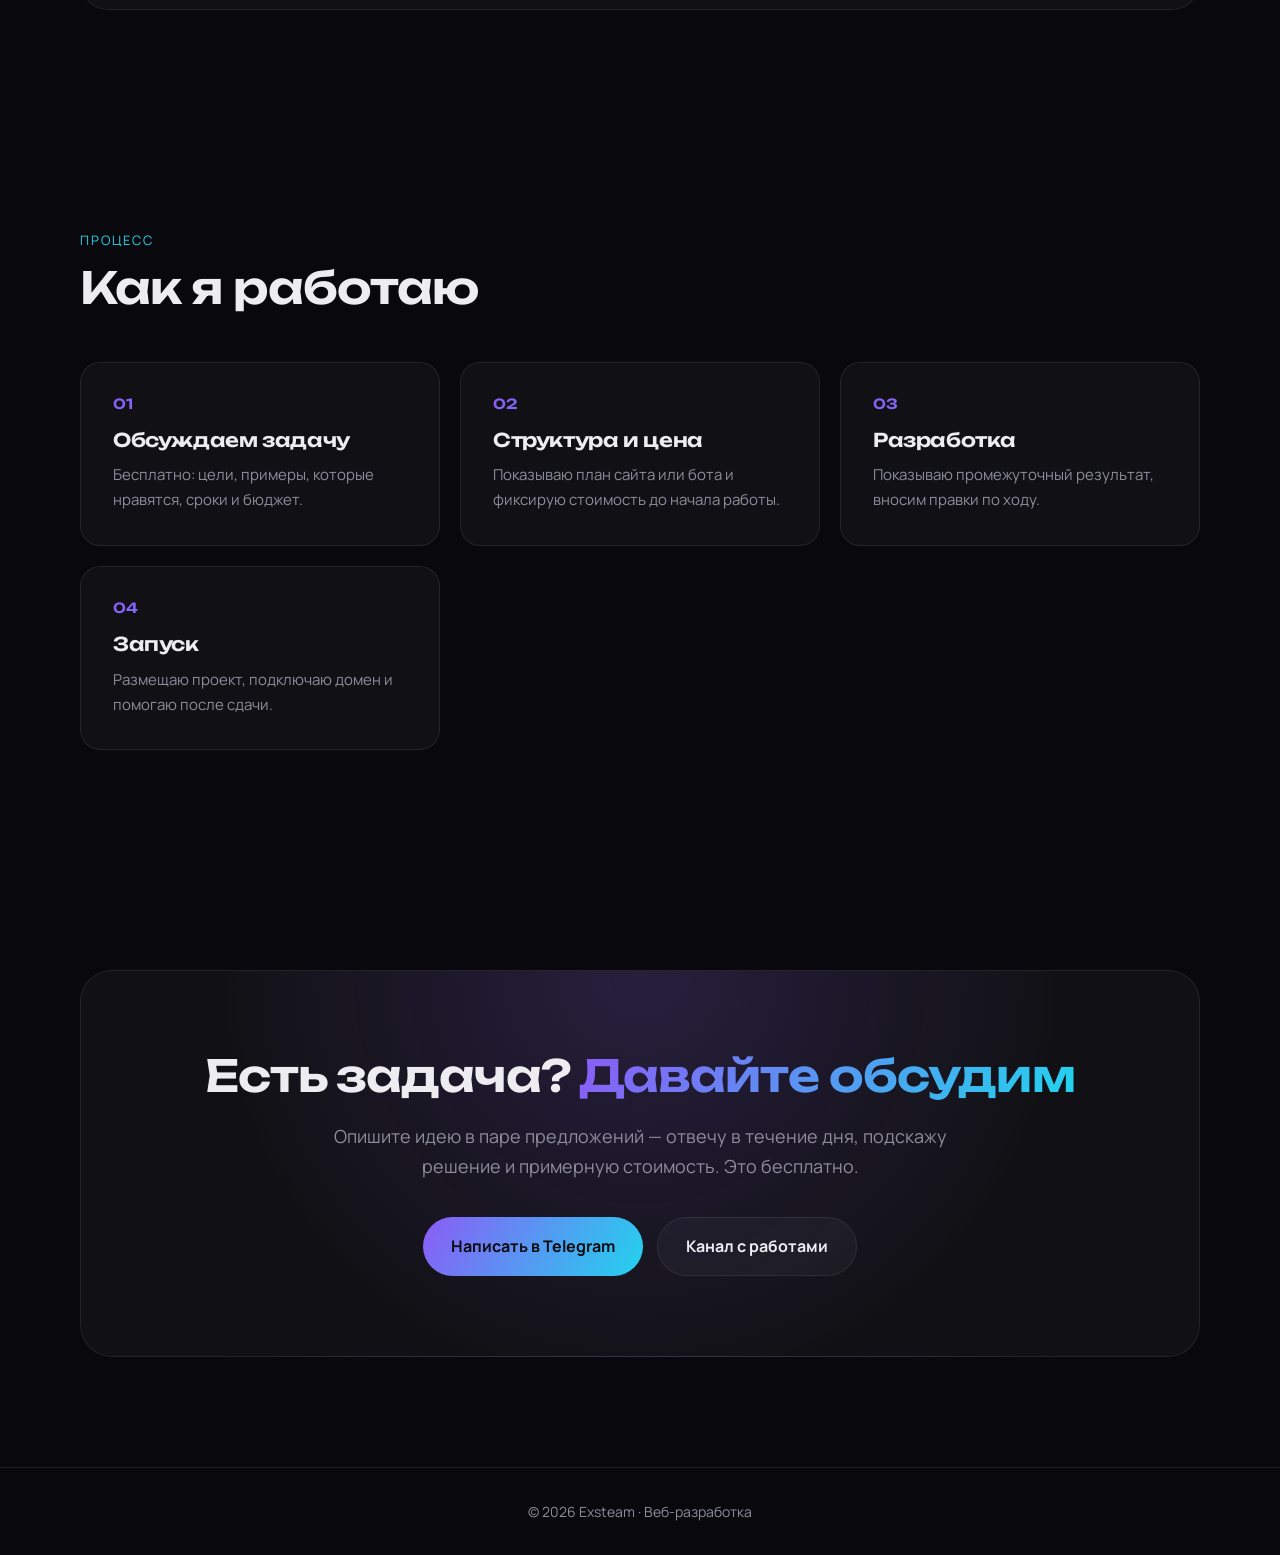
==== commit 0e554437: "Channel link, bot username fix" ====
--- a/index.html
+++ b/index.html
@@ -169,8 +169,10 @@
         <li>Открывается и в обычном браузере — с собственной нижней кнопкой</li>
       </ul>
       <p class="stack">HTML · CSS · JavaScript · Telegram WebApp API</p>
-      <a class="btn btn-sm" href="miniapp/index.html" target="_blank">Открыть Mini App →</a>
-      <a class="btn btn-sm btn-ghost" href="https://t.me/zerno_coffee_bot" target="_blank" rel="noopener">Открыть в Telegram</a>
+      <div class="project-links">
+        <a class="btn btn-sm" href="miniapp/index.html" target="_blank">Открыть Mini App →</a>
+        <a class="btn btn-sm btn-ghost" href="https://t.me/zerno_cofee_bot" target="_blank" rel="noopener">Открыть в Telegram</a>
+      </div>
     </div>
   </article>
 </section>
@@ -189,7 +191,10 @@
   <div class="cta reveal">
     <h2>Есть задача? <span class="grad">Давайте обсудим</span></h2>
     <p class="lead">Опишите идею в паре предложений — отвечу в течение дня, подскажу решение и примерную стоимость. Это бесплатно.</p>
-    <a class="btn" href="https://t.me/exsteamz" target="_blank" rel="noopener">Написать в Telegram</a>
+    <div class="actions">
+      <a class="btn" href="https://t.me/exsteamz" target="_blank" rel="noopener">Написать в Telegram</a>
+      <a class="btn btn-ghost" href="https://t.me/exsteamz_dev" target="_blank" rel="noopener">Канал с работами</a>
+    </div>
   </div>
 </section>
 
--- a/style.css
+++ b/style.css
@@ -114,6 +114,7 @@
 .cta { padding: 80px 32px; text-align: center; border: 1px solid var(--border); border-radius: 32px;
   background: radial-gradient(600px circle at 50% 0%, rgba(139, 92, 246, .18), transparent 70%), var(--surface); }
 .cta .lead { margin: 20px auto 36px; }
+.cta .actions { justify-content: center; margin-top: 0; }
 
 .footer { padding: 32px var(--wrap); border-top: 1px solid var(--border); color: var(--muted); font-size: 14px; text-align: center; }
 
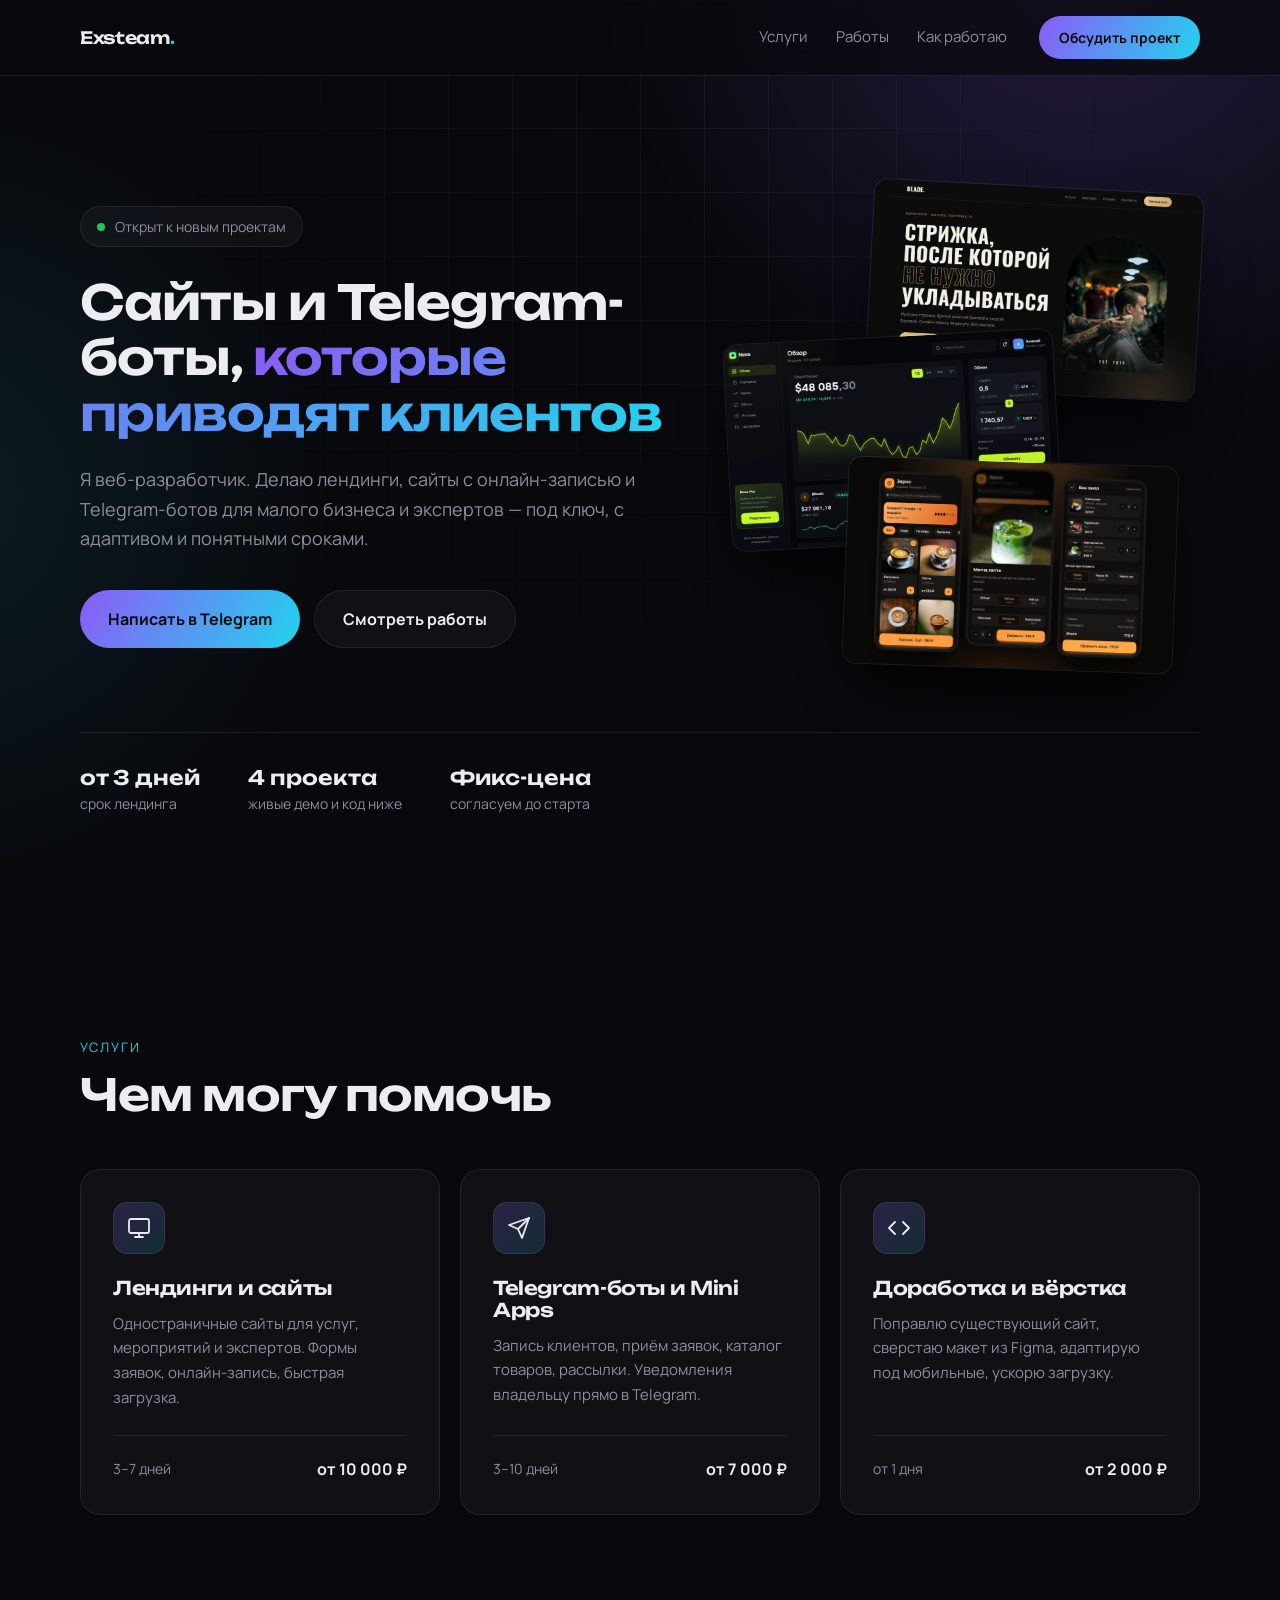
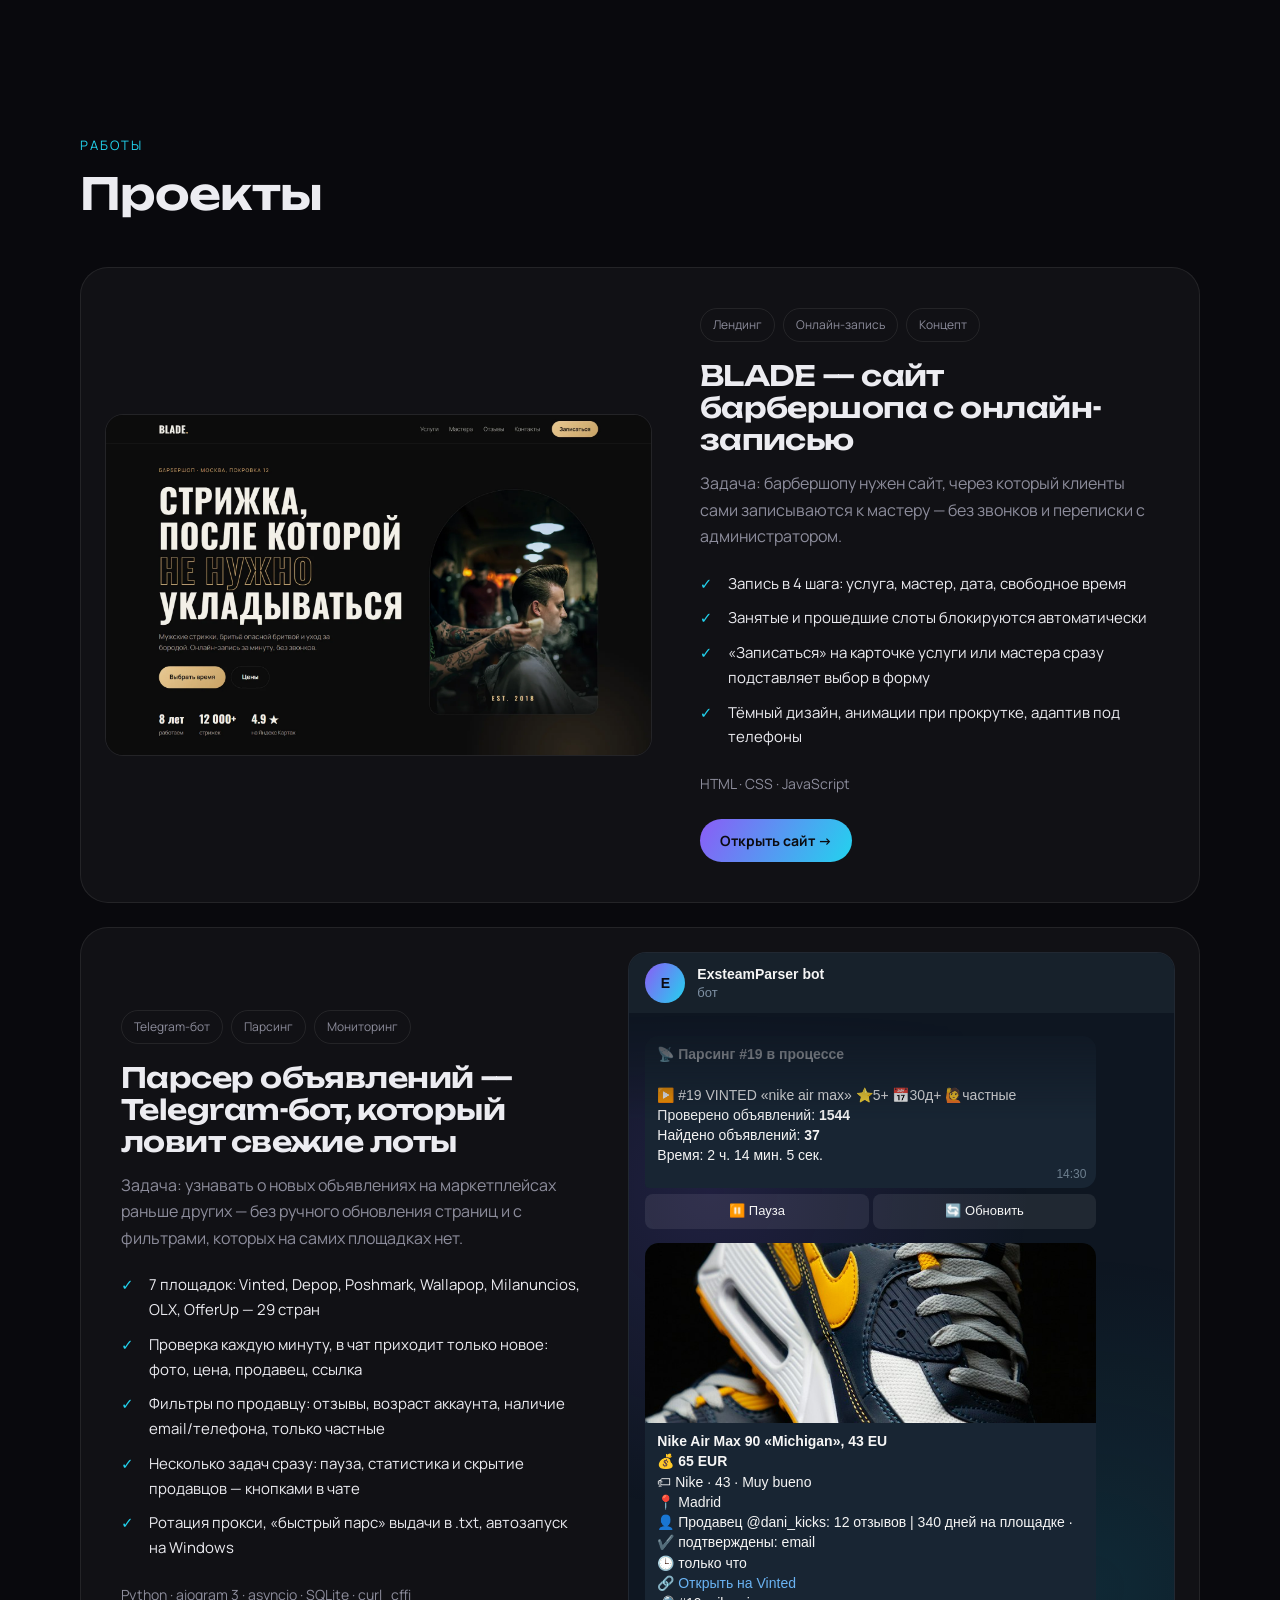
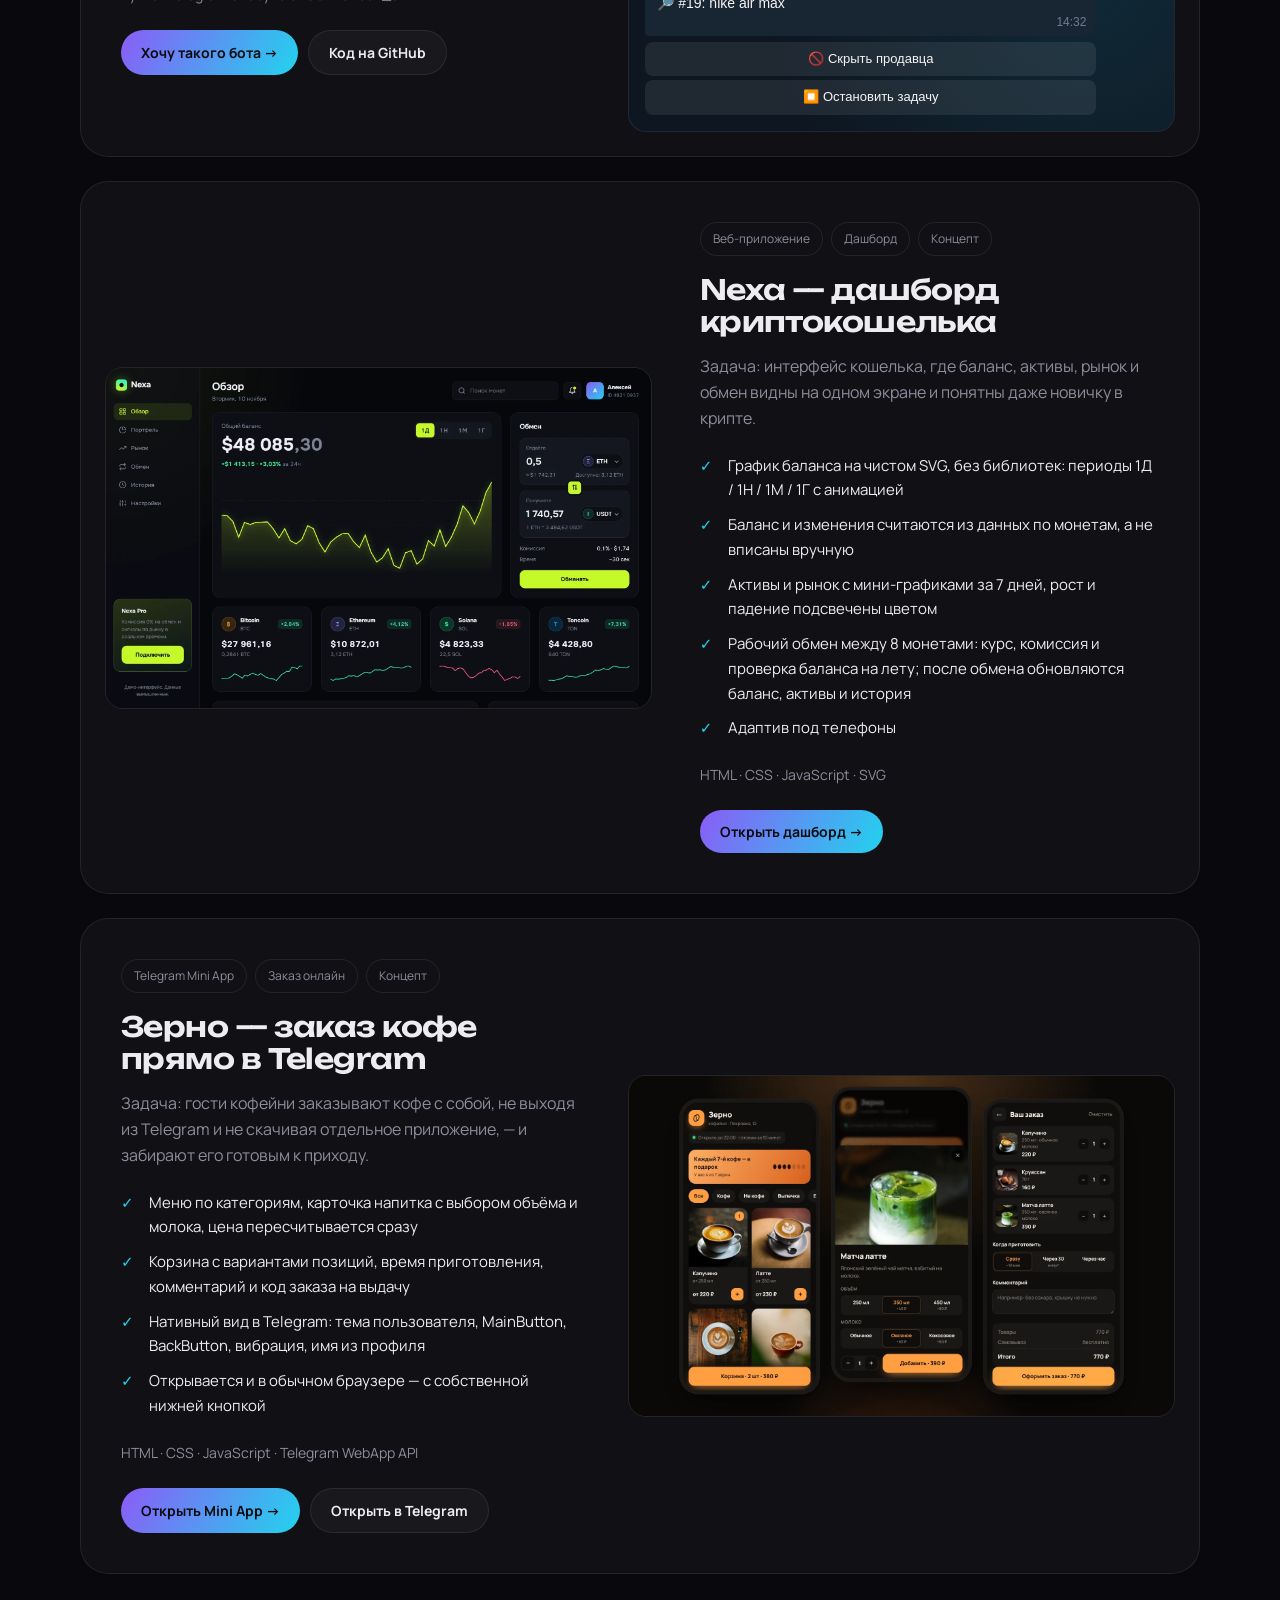
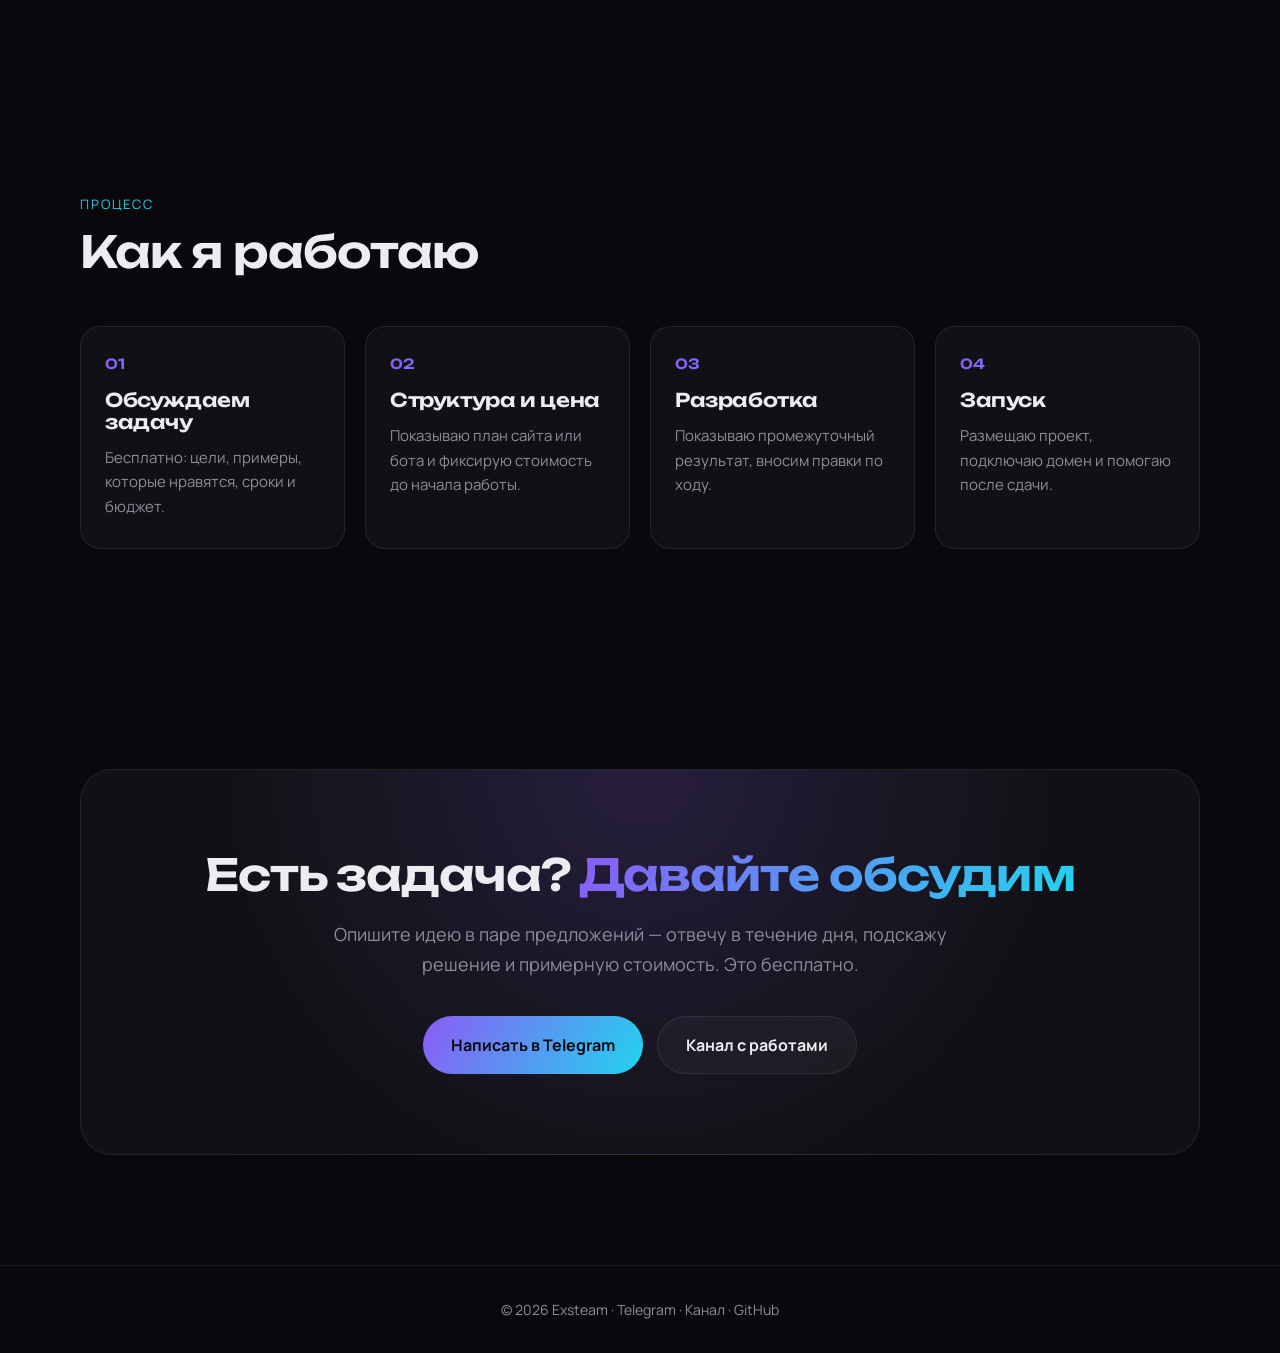
==== commit 39f9a823: "Hero previews, OG image, WebP screenshots" ====
--- a/index.html
+++ b/index.html
@@ -5,6 +5,16 @@
 <meta name="viewport" content="width=device-width, initial-scale=1">
 <title>Exsteam — сайты и Telegram-боты</title>
 <meta name="description" content="Разработка лендингов, сайтов и Telegram-ботов для малого бизнеса и экспертов.">
+<meta name="theme-color" content="#09090d">
+<meta property="og:type" content="website">
+<meta property="og:url" content="https://exsteamdev.github.io/">
+<meta property="og:title" content="Exsteam — сайты и Telegram-боты">
+<meta property="og:description" content="Лендинги, сайты с онлайн-записью, Telegram-боты и Mini Apps под ключ. Внутри — живые демо проектов.">
+<meta property="og:image" content="https://exsteamdev.github.io/img/og.jpg">
+<meta property="og:image:width" content="1200">
+<meta property="og:image:height" content="630">
+<meta name="twitter:card" content="summary_large_image">
+<link rel="icon" href="data:image/svg+xml,%3Csvg xmlns='http://www.w3.org/2000/svg' viewBox='0 0 32 32'%3E%3Cdefs%3E%3ClinearGradient id='g' x2='1' y2='1'%3E%3Cstop stop-color='%238b5cf6'/%3E%3Cstop offset='1' stop-color='%2322d3ee'/%3E%3C/linearGradient%3E%3C/defs%3E%3Crect width='32' height='32' rx='8' fill='url(%23g)'/%3E%3Cpath d='M11 9h10v3h-6.5v2.5H20v3h-5.5V20H21v3H11z' fill='%230b0b10'/%3E%3C/svg%3E">
 <link rel="preconnect" href="https://fonts.googleapis.com">
 <link rel="preconnect" href="https://fonts.gstatic.com" crossorigin>
 <link href="https://fonts.googleapis.com/css2?family=Manrope:wght@400;500;700&family=Unbounded:wght@500;600&display=swap" rel="stylesheet">
@@ -27,16 +37,23 @@
 <main>
 
 <section class="hero" id="top">
-  <span class="badge"><i></i>Открыт к новым проектам</span>
-  <h1>Сайты и Telegram-боты, <span class="grad">которые приводят клиентов</span></h1>
-  <p class="lead">Я веб-разработчик. Делаю лендинги, сайты с онлайн-записью и Telegram-ботов для малого бизнеса и экспертов — под ключ, с адаптивом и понятными сроками.</p>
-  <div class="actions">
-    <a class="btn" href="https://t.me/exsteamz" target="_blank" rel="noopener">Написать в Telegram</a>
-    <a class="btn btn-ghost" href="#work">Смотреть работы</a>
+  <div>
+    <span class="badge"><i></i>Открыт к новым проектам</span>
+    <h1>Сайты и Telegram-боты, <span class="grad">которые приводят клиентов</span></h1>
+    <p class="lead">Я веб-разработчик. Делаю лендинги, сайты с онлайн-записью и Telegram-ботов для малого бизнеса и экспертов — под ключ, с адаптивом и понятными сроками.</p>
+    <div class="actions">
+      <a class="btn" href="https://t.me/exsteamz?text=Здравствуйте! Хочу обсудить проект." target="_blank" rel="noopener">Написать в Telegram</a>
+      <a class="btn btn-ghost" href="#work">Смотреть работы</a>
+    </div>
+  </div>
+  <div class="hero-art">
+    <a href="#blade" aria-label="Проект BLADE"><img src="img/blade.webp" alt="" width="1800" height="1125" loading="lazy"></a>
+    <a href="#nexa" aria-label="Проект Nexa"><img src="img/nexa.webp" alt="" width="1800" height="1125" loading="lazy"></a>
+    <a href="#zerno" aria-label="Проект «Зерно»"><img src="img/zerno.webp" alt="" width="1600" height="1000" loading="lazy"></a>
   </div>
   <ul class="facts">
     <li><b>от 3 дней</b><span>срок лендинга</span></li>
-    <li><b>100%</b><span>адаптив под телефоны</span></li>
+    <li><b>4 проекта</b><span>живые демо и код ниже</span></li>
     <li><b>Фикс-цена</b><span>согласуем до старта</span></li>
   </ul>
 </section>
@@ -68,8 +85,8 @@
 <section id="work">
   <div class="head reveal"><span class="kicker">Работы</span><h2>Проекты</h2></div>
 
-  <article class="project reveal">
-    <a class="shot" href="barbershop/index.html" target="_blank"><img src="img/blade.png" alt="Главный экран сайта барбершопа BLADE" loading="lazy"></a>
+  <article class="project reveal" id="blade">
+    <a class="shot" href="barbershop/index.html" target="_blank"><img src="img/blade.webp" alt="Главный экран сайта барбершопа BLADE" width="1800" height="1125" loading="lazy"></a>
     <div class="project-body">
       <div class="tags"><span>Лендинг</span><span>Онлайн-запись</span><span>Концепт</span></div>
       <h3>BLADE — сайт барбершопа с онлайн-записью</h3>
@@ -132,14 +149,14 @@
       </ul>
       <p class="stack">Python · aiogram 3 · asyncio · SQLite · curl_cffi</p>
       <div class="project-links">
-        <a class="btn btn-sm" href="#contact">Хочу такого бота →</a>
+        <a class="btn btn-sm" href="https://t.me/exsteamz?text=Здравствуйте! Хочу бота как ваш парсер объявлений." target="_blank" rel="noopener">Хочу такого бота →</a>
         <a class="btn btn-ghost btn-sm" href="https://github.com/ExsteamDev/Parser" target="_blank" rel="noopener">Код на GitHub</a>
       </div>
     </div>
   </article>
 
-  <article class="project reveal">
-    <a class="shot" href="crypto/index.html" target="_blank"><img src="img/nexa.png" alt="Дашборд криптокошелька Nexa: баланс, график, активы" loading="lazy"></a>
+  <article class="project reveal" id="nexa">
+    <a class="shot" href="crypto/index.html" target="_blank"><img src="img/nexa.webp" alt="Дашборд криптокошелька Nexa: баланс, график, активы" width="1800" height="1125" loading="lazy"></a>
     <div class="project-body">
       <div class="tags"><span>Веб-приложение</span><span>Дашборд</span><span>Концепт</span></div>
       <h3>Nexa — дашборд криптокошелька</h3>
@@ -156,8 +173,8 @@
     </div>
   </article>
 
-  <article class="project flip reveal">
-    <a class="shot" href="miniapp/index.html" target="_blank"><img src="img/zerno.png" alt="Три экрана Mini App кофейни «Зерно»: меню, карточка напитка, корзина" loading="lazy"></a>
+  <article class="project flip reveal" id="zerno">
+    <a class="shot" href="miniapp/index.html" target="_blank"><img src="img/zerno.webp" alt="Три экрана Mini App кофейни «Зерно»: меню, карточка напитка, корзина" width="1600" height="1000" loading="lazy"></a>
     <div class="project-body">
       <div class="tags"><span>Telegram Mini App</span><span>Заказ онлайн</span><span>Концепт</span></div>
       <h3>Зерно — заказ кофе прямо в Telegram</h3>
@@ -192,7 +209,7 @@
     <h2>Есть задача? <span class="grad">Давайте обсудим</span></h2>
     <p class="lead">Опишите идею в паре предложений — отвечу в течение дня, подскажу решение и примерную стоимость. Это бесплатно.</p>
     <div class="actions">
-      <a class="btn" href="https://t.me/exsteamz" target="_blank" rel="noopener">Написать в Telegram</a>
+      <a class="btn" href="https://t.me/exsteamz?text=Здравствуйте! Хочу обсудить проект." target="_blank" rel="noopener">Написать в Telegram</a>
       <a class="btn btn-ghost" href="https://t.me/exsteamz_dev" target="_blank" rel="noopener">Канал с работами</a>
     </div>
   </div>
@@ -200,7 +217,7 @@
 
 </main>
 
-<footer class="footer">© 2026 Exsteam · Веб-разработка</footer>
+<footer class="footer">© 2026 Exsteam · <a href="https://t.me/exsteamz" target="_blank" rel="noopener">Telegram</a> · <a href="https://t.me/exsteamz_dev" target="_blank" rel="noopener">Канал</a> · <a href="https://github.com/ExsteamDev" target="_blank" rel="noopener">GitHub</a></footer>
 
 <script>
   const io = new IntersectionObserver(entries => {
--- a/style.css
+++ b/style.css
@@ -14,6 +14,7 @@
 html { scroll-behavior: smooth; scroll-padding-top: 80px; }
 body { background: var(--bg); color: var(--text); font: 16px/1.65 Manrope, system-ui, sans-serif; -webkit-font-smoothing: antialiased; }
 a { color: inherit; text-decoration: none; }
+:focus-visible { outline: 2px solid var(--a2); outline-offset: 3px; border-radius: 4px; }
 h1, h2, h3, .logo { font-family: Unbounded, sans-serif; font-weight: 600; line-height: 1.15; letter-spacing: -.02em; }
 section { padding: 110px var(--wrap); }
 .muted { color: var(--muted); }
@@ -43,14 +44,21 @@
 .btn-ghost:hover { border-color: rgba(139, 92, 246, .6); box-shadow: none; }
 
 /* Первый экран */
-.hero { min-height: calc(100vh - 70px); display: flex; flex-direction: column; justify-content: center; }
+.hero { min-height: calc(100vh - 70px); display: grid; grid-template-columns: 1.25fr 1fr; column-gap: 56px; align-items: center; align-content: center; }
+.hero-art { position: relative; aspect-ratio: 1 / 1.02; }
+.hero-art a { position: absolute; width: 70%; overflow: hidden; border: 1px solid var(--border); border-radius: 14px; box-shadow: 0 30px 60px -20px #000; transition: translate .3s, rotate .3s; }
+.hero-art a:nth-child(1) { top: 0; right: 0; rotate: 3deg; }
+.hero-art a:nth-child(2) { top: 31%; left: 0; rotate: -3deg; }
+.hero-art a:nth-child(3) { bottom: 0; right: 5%; rotate: 2deg; }
+.hero-art a:hover { z-index: 1; translate: 0 -6px; rotate: 0deg; border-color: rgba(139, 92, 246, .6); }
+.hero-art img { display: block; width: 100%; height: auto; }
 .badge { width: fit-content; display: inline-flex; align-items: center; gap: 10px; padding: 8px 16px; border: 1px solid var(--border); border-radius: 999px; background: var(--surface); color: var(--muted); font-size: 14px; }
 .badge i { width: 8px; height: 8px; border-radius: 50%; background: #22c55e; animation: pulse 2s infinite; }
 @keyframes pulse { 0% { box-shadow: 0 0 0 0 rgba(34, 197, 94, .6); } 70%, 100% { box-shadow: 0 0 0 10px rgba(34, 197, 94, 0); } }
-h1 { font-size: clamp(34px, 6vw, 70px); max-width: 920px; margin: 28px 0 24px; }
+h1 { font-size: clamp(34px, 3.9vw, 48px); margin: 28px 0 24px; }
 .lead { color: var(--muted); font-size: 18px; max-width: 620px; }
 .actions { display: flex; gap: 14px; flex-wrap: wrap; margin-top: 36px; }
-.facts { display: flex; gap: 48px; flex-wrap: wrap; list-style: none; padding: 32px 0 0; margin-top: 64px; border-top: 1px solid var(--border); }
+.facts { grid-column: 1 / -1; display: flex; gap: 48px; flex-wrap: wrap; list-style: none; padding: 32px 0 0; margin-top: 64px; border-top: 1px solid var(--border); }
 .facts b { display: block; font: 600 20px Unbounded, sans-serif; }
 .facts span { color: var(--muted); font-size: 14px; }
 
@@ -60,6 +68,8 @@
 h2 { font-size: clamp(28px, 4vw, 44px); }
 .grid { display: grid; grid-template-columns: repeat(auto-fit, minmax(min(100%, 300px), 1fr)); gap: 20px; }
 .card { display: flex; flex-direction: column; padding: 32px; border: 1px solid var(--border); border-radius: 20px; background: var(--surface); backdrop-filter: blur(6px); transition: border-color .25s, translate .25s; }
+.steps { grid-template-columns: repeat(4, 1fr); }
+.steps .card { padding: 28px 24px; }
 .card:hover { border-color: rgba(139, 92, 246, .45); translate: 0 -4px; }
 .card h3 { font-size: 19px; margin-bottom: 12px; }
 .card p { color: var(--muted); font-size: 15px; flex: 1; }
@@ -124,6 +134,9 @@
 
 @media (max-width: 860px) {
   .project, .project.flip { grid-template-columns: 1fr; gap: 24px; padding: 16px; }
+  .hero { grid-template-columns: 1fr; }
+  .hero-art { display: none; }
+  .steps { grid-template-columns: 1fr 1fr; }
   .project-body, .flip .project-body { padding: 8px; }
   .flip .tg, .flip .shot { order: 0; }
   .flip .tg { height: auto; }
@@ -137,6 +150,7 @@
   .hero { min-height: auto; }
   .facts { gap: 28px; }
   .cta { padding: 56px 20px; }
+  .steps { grid-template-columns: 1fr; }
 }
 @media (prefers-reduced-motion: reduce) {
   html { scroll-behavior: auto; }
